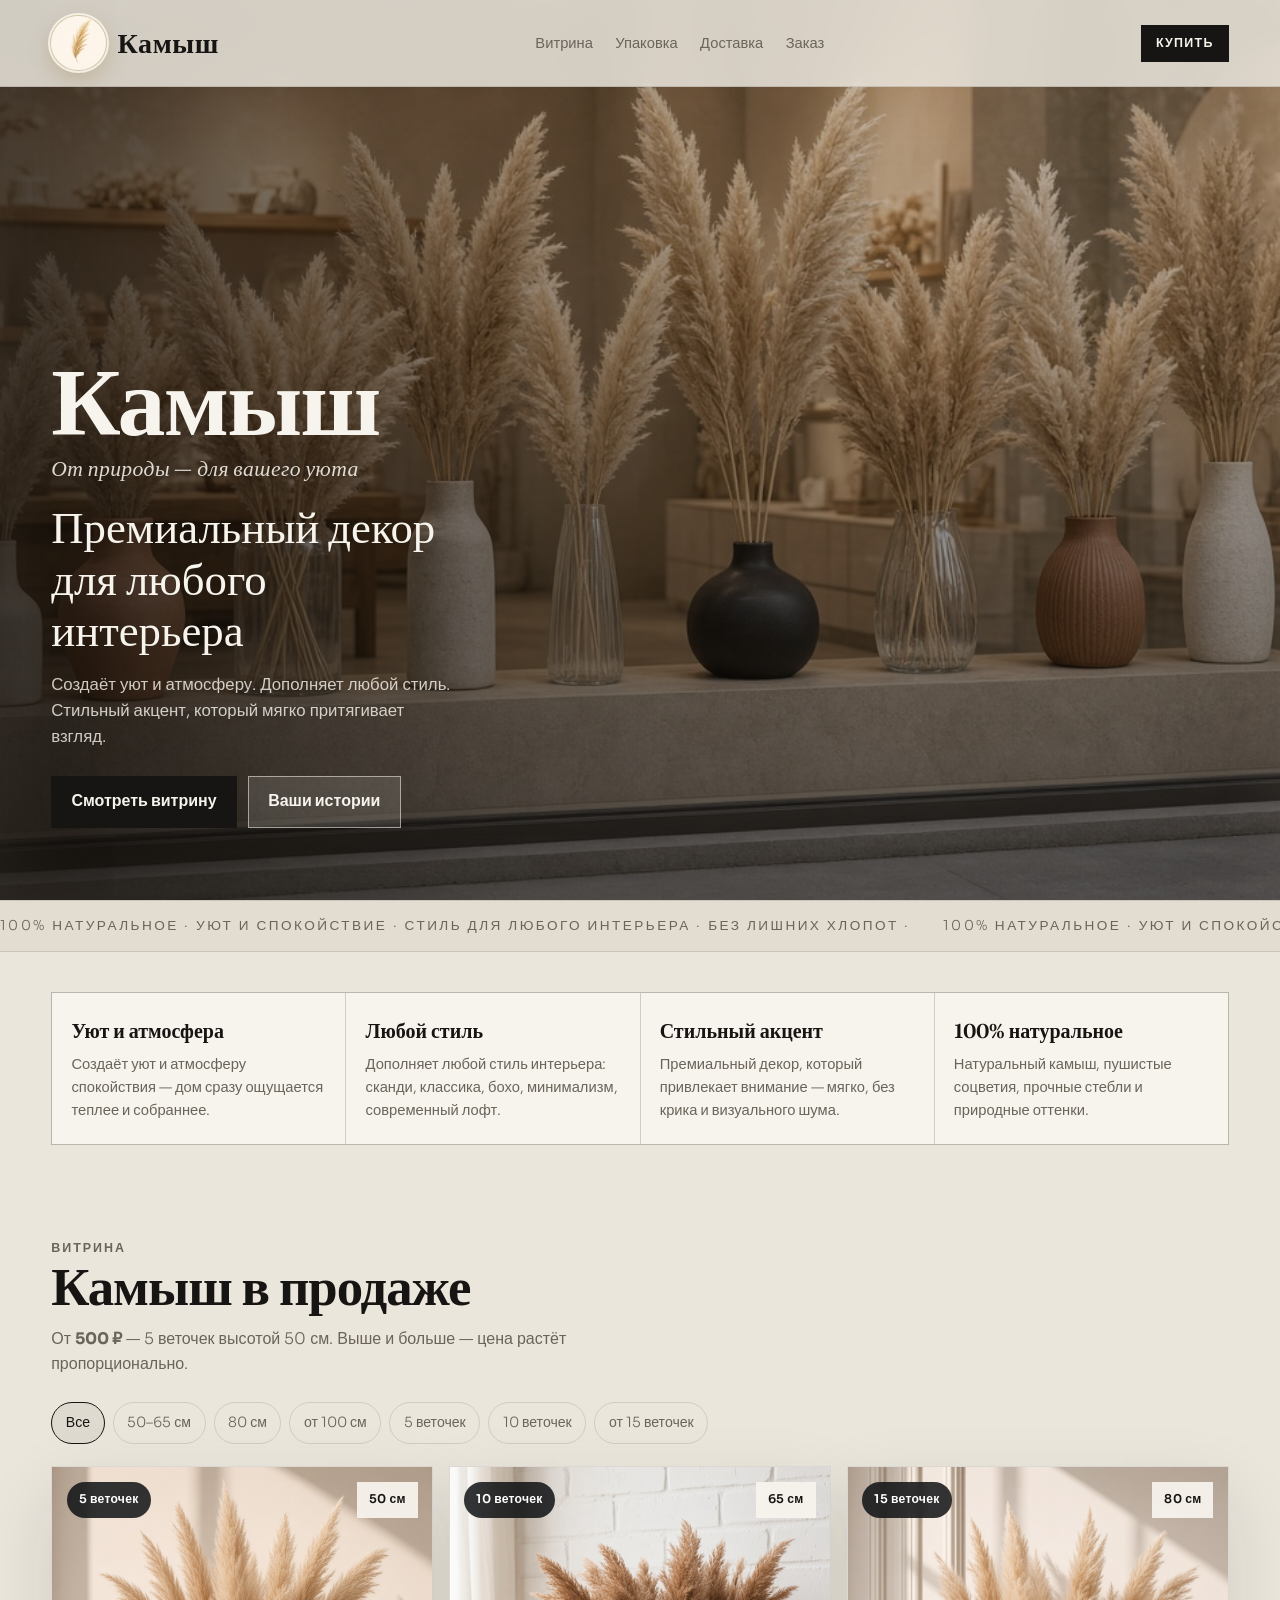
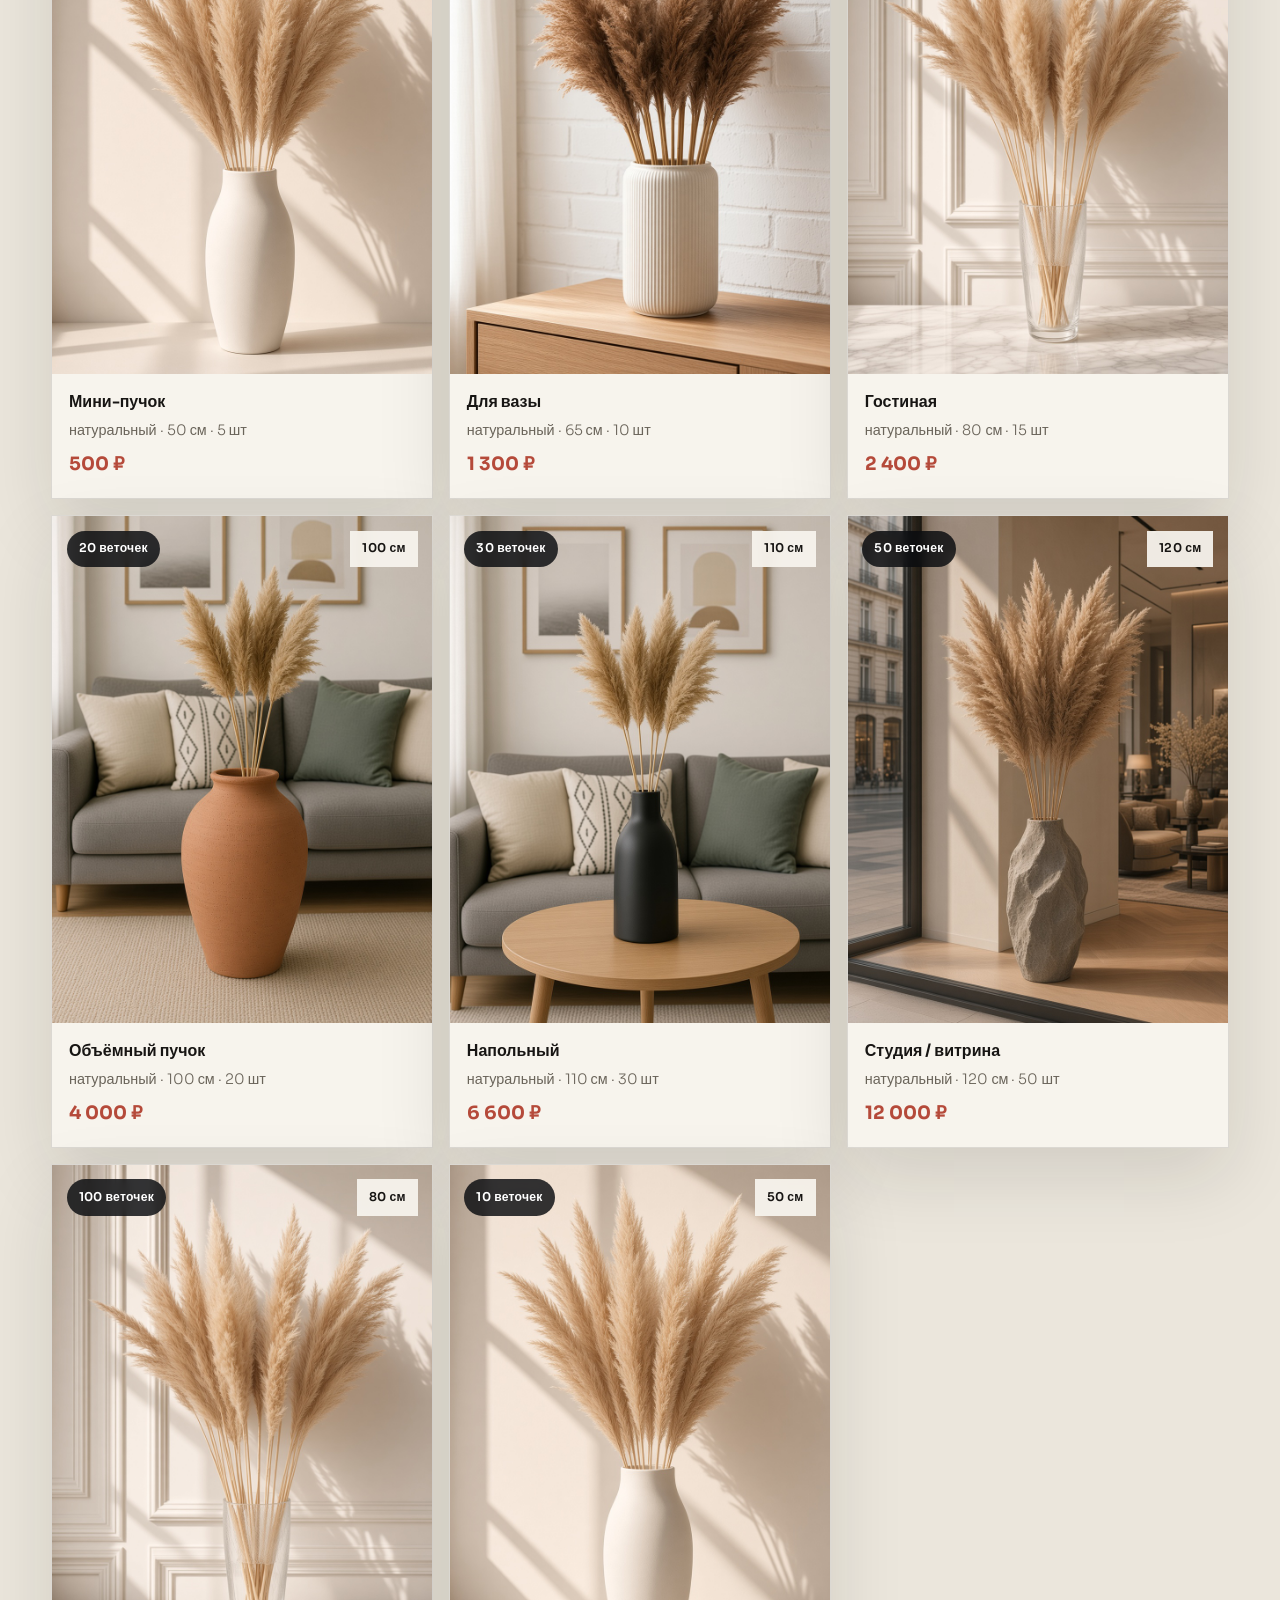
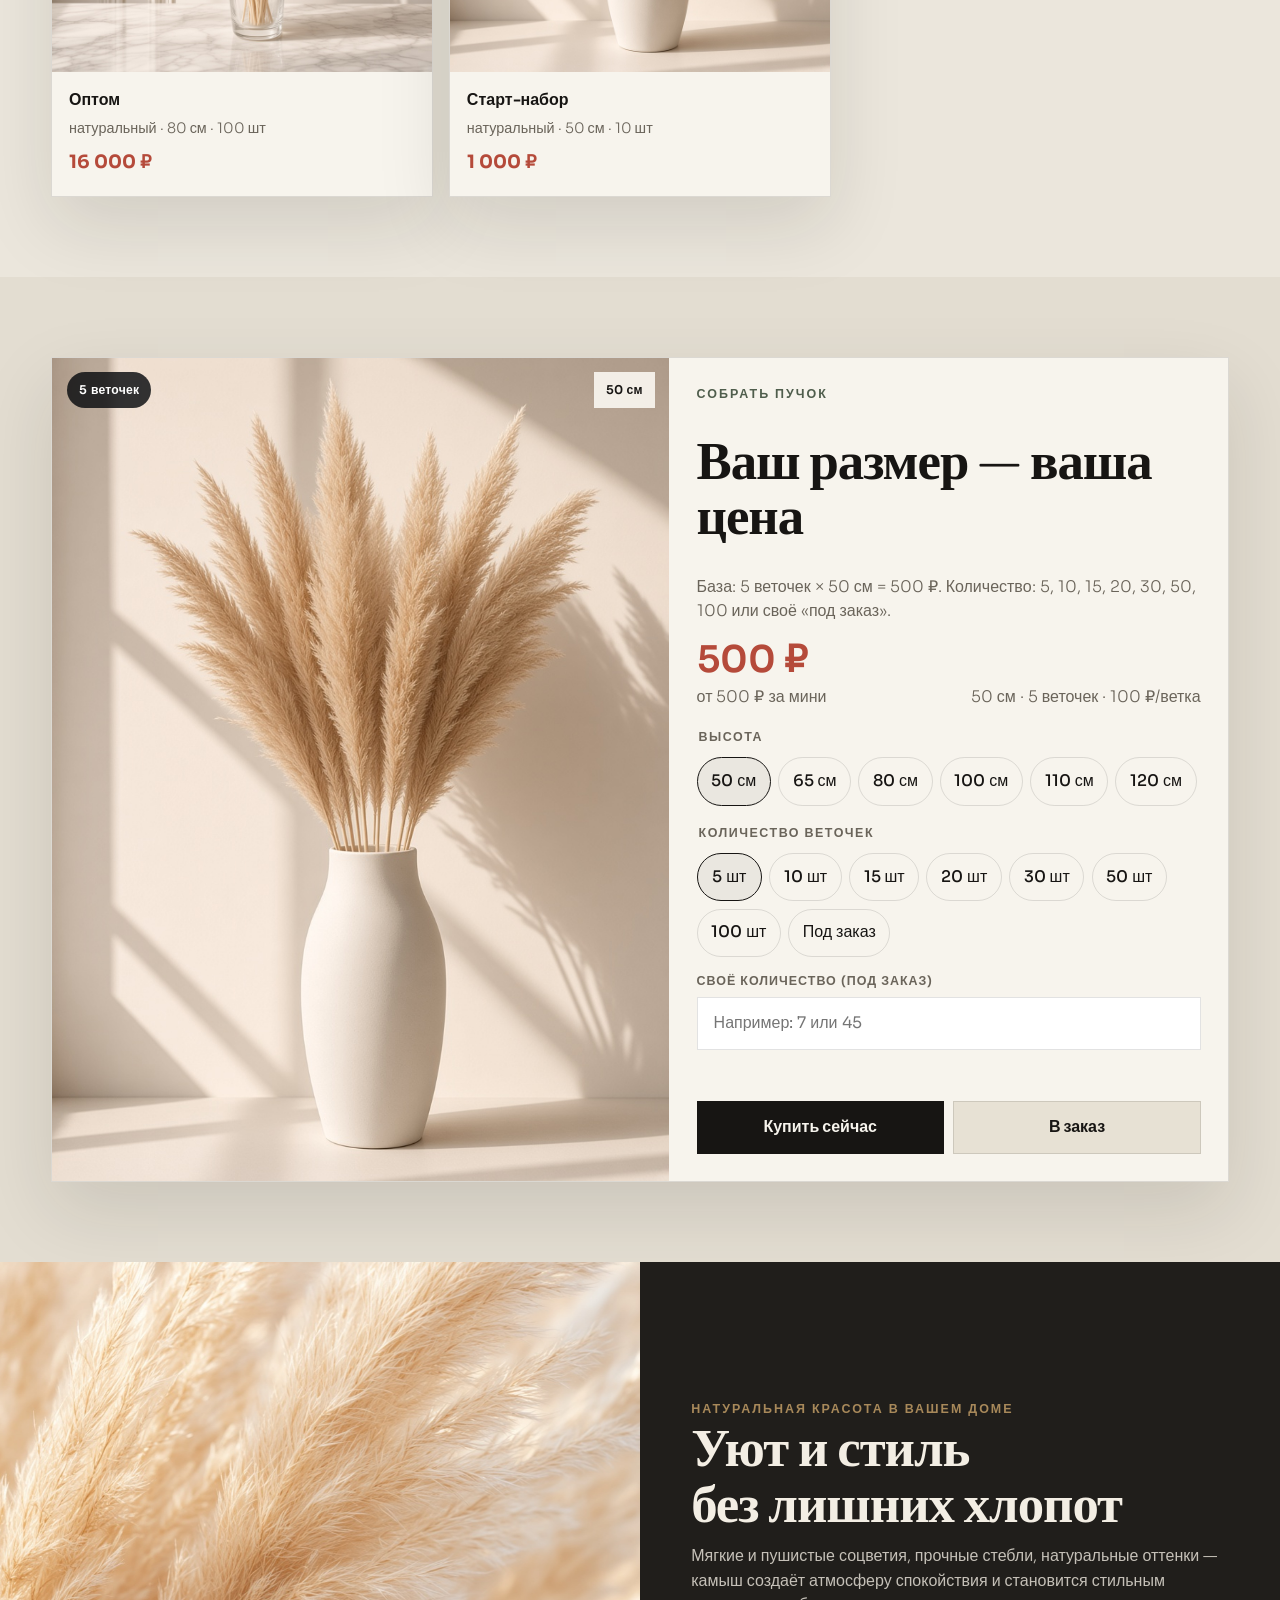
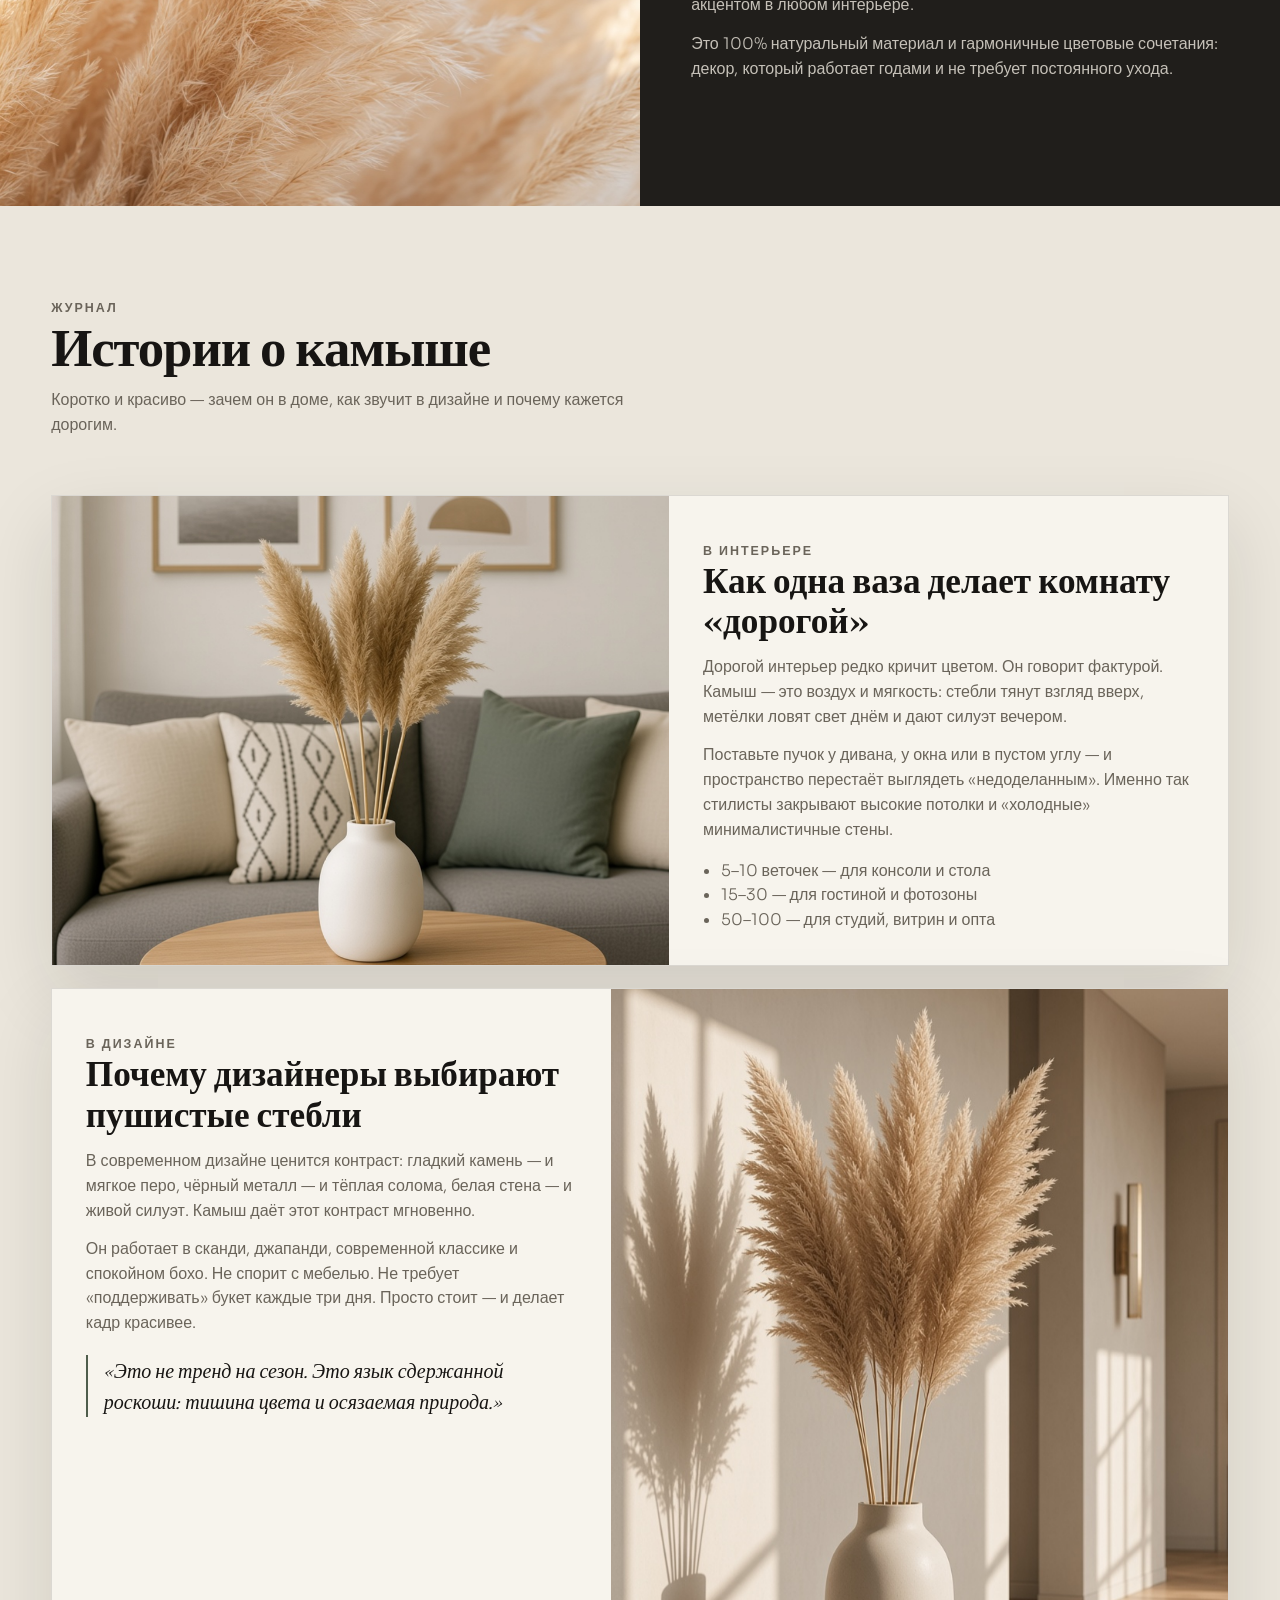
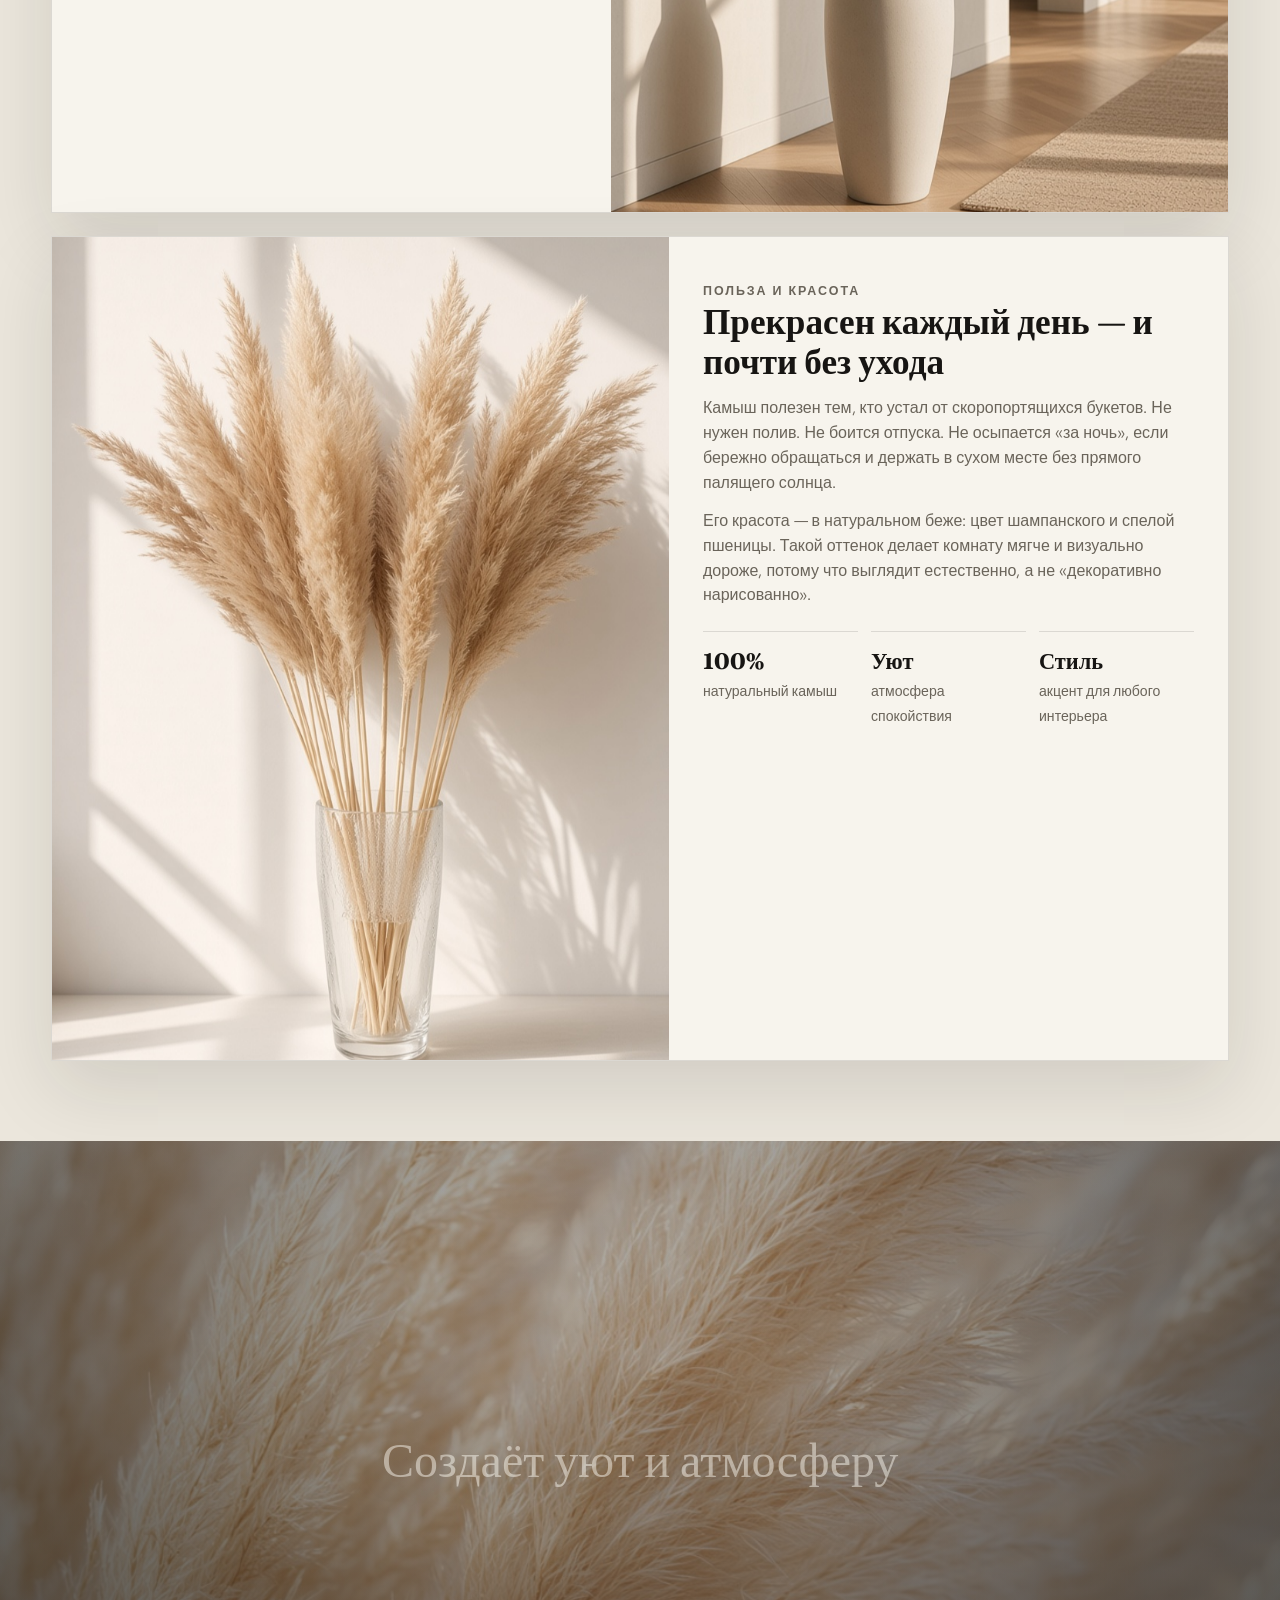
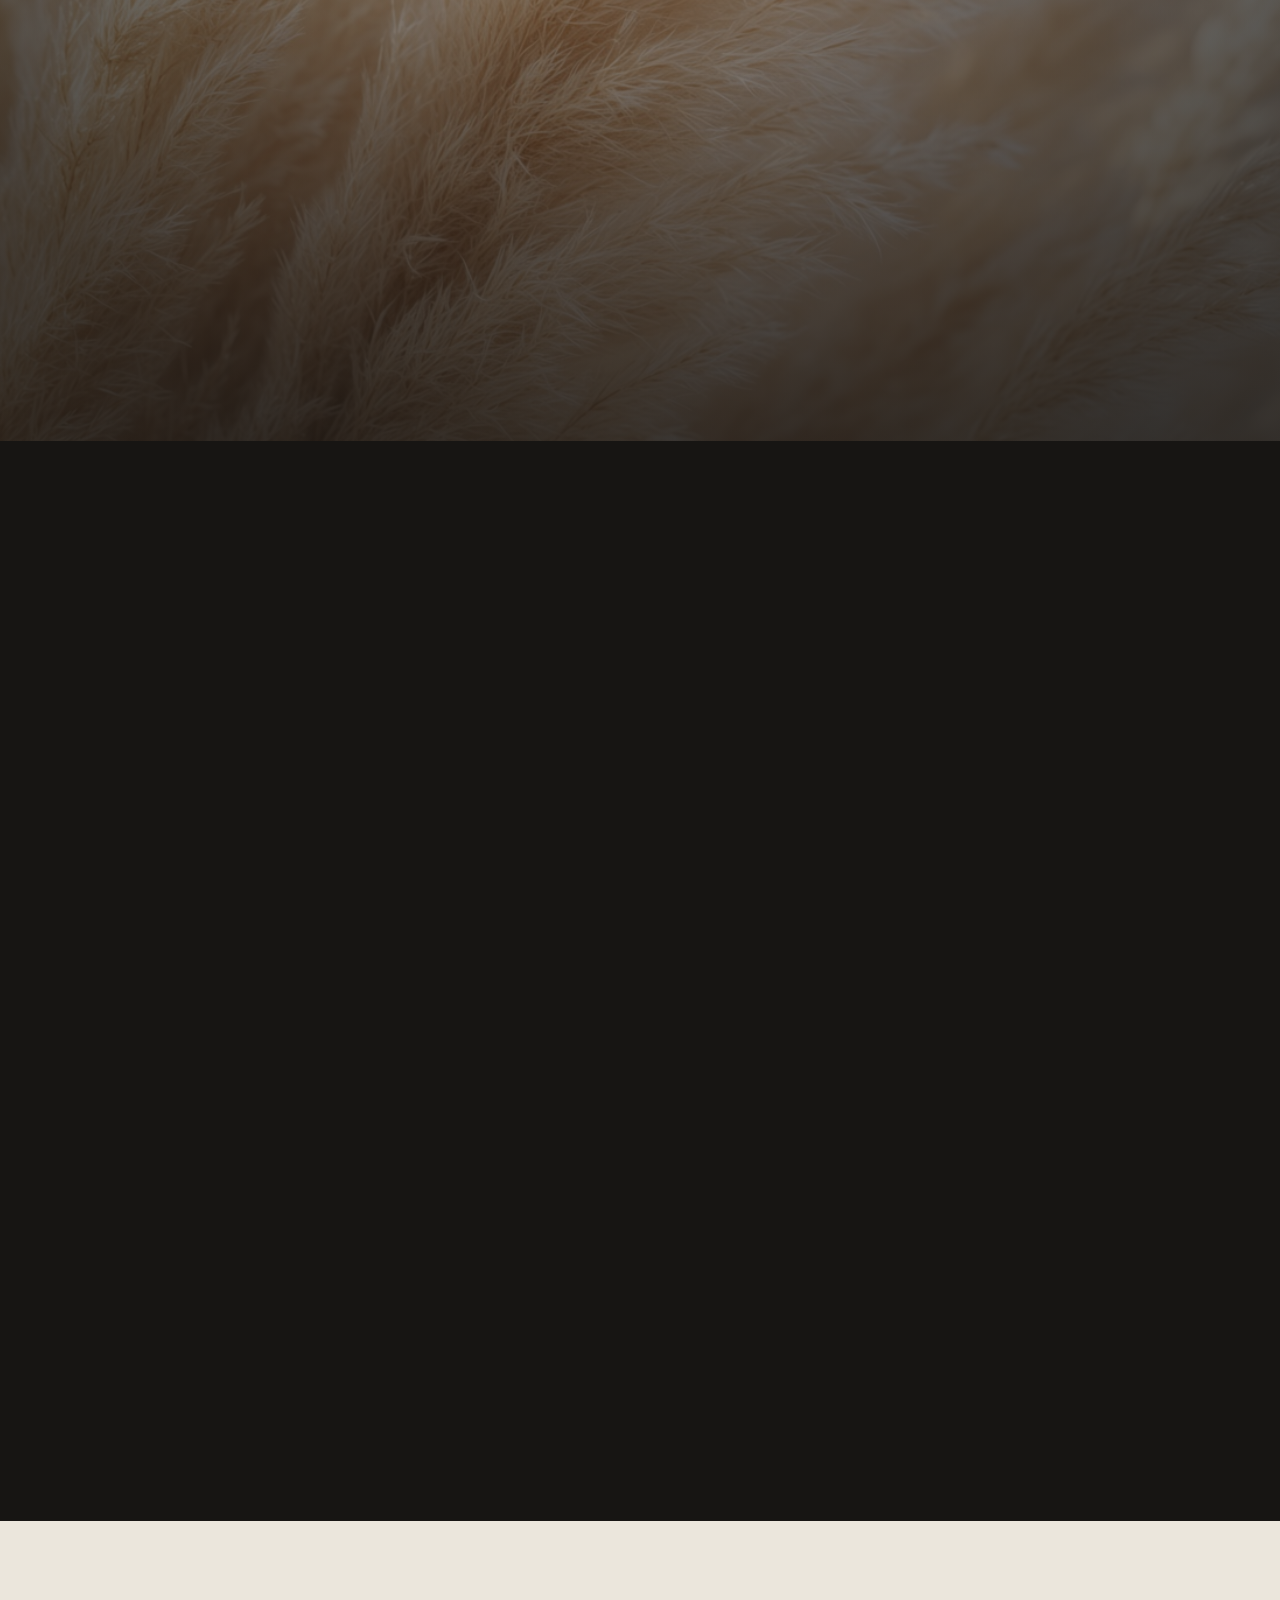
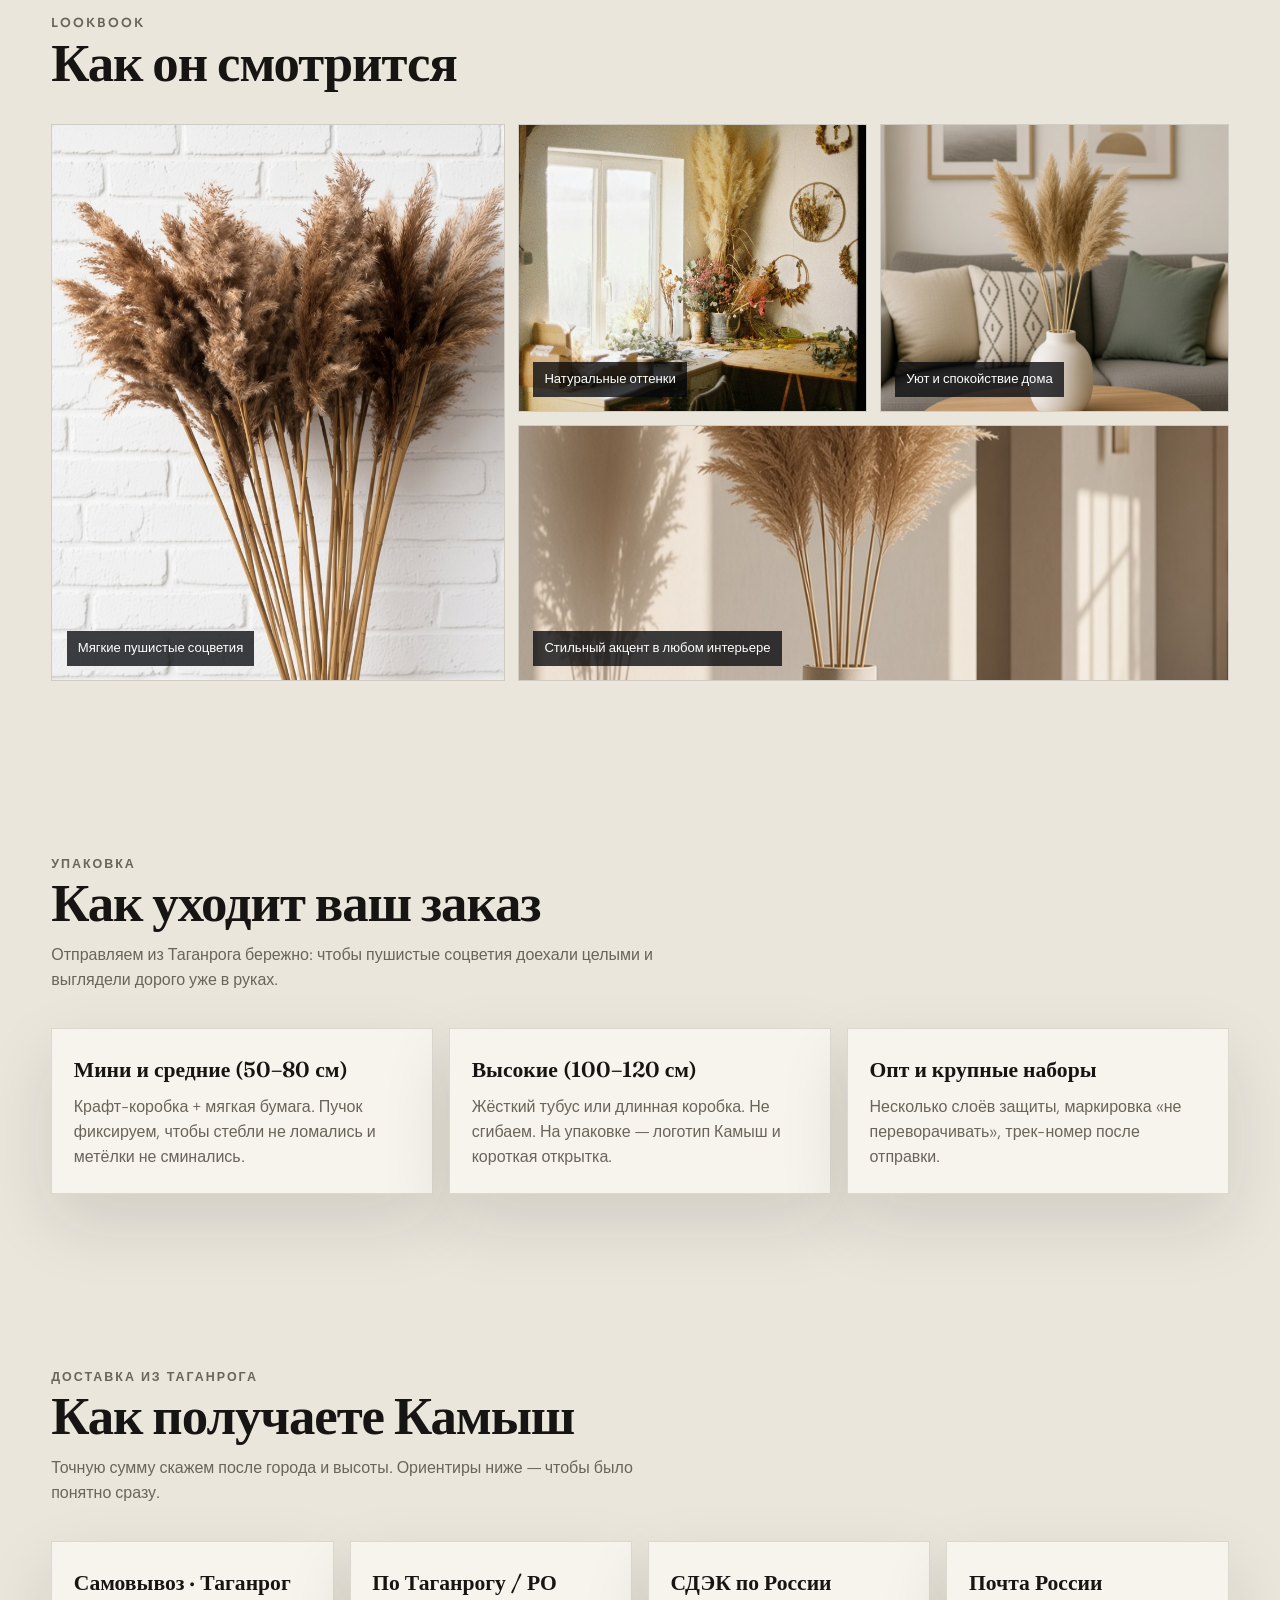
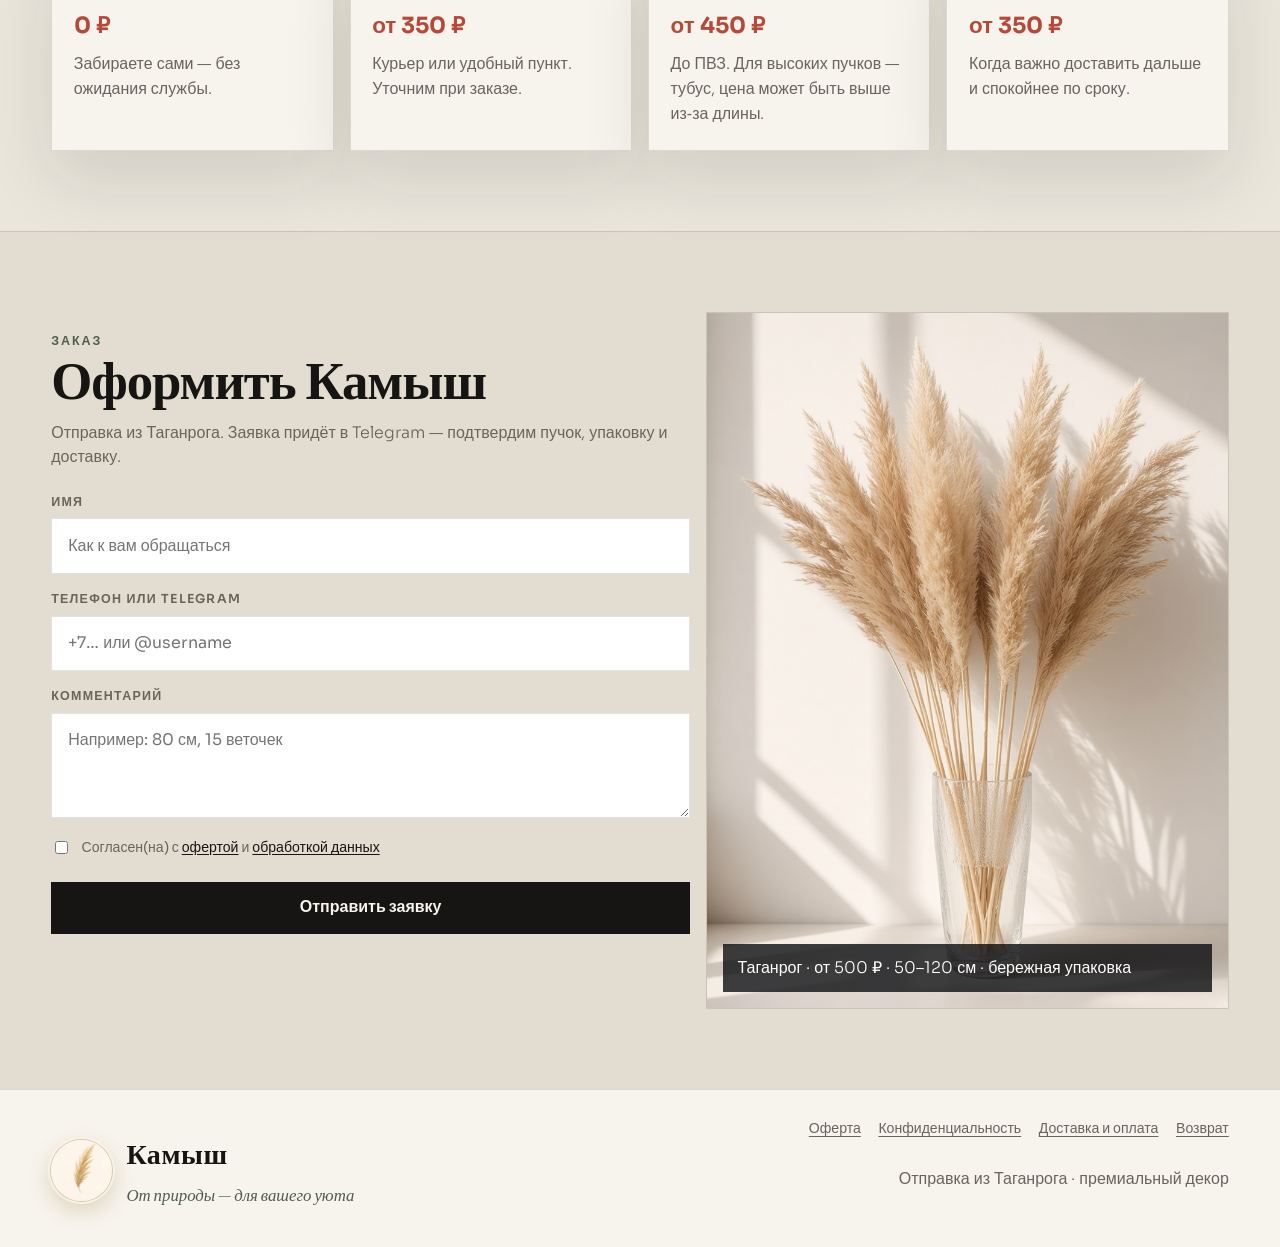
==== docs/index.html @ 76a98446 "Publish shop-window hero via docs Pages root; drop old hero." ====
﻿<!DOCTYPE html>
<html lang="ru">
<head>
  <meta charset="UTF-8" />
  <meta name="viewport" content="width=device-width, initial-scale=1" />
  <title>Камыш — натуральный сухоцвет для дорогого интерьера</title>
  <meta name="description" content="Камыш — 100% натуральный сухоцвет. Уют, спокойствие и стиль для любого интерьера. От природы — для вашего уюта." />
  <link rel="preconnect" href="https://fonts.googleapis.com" />
  <link rel="preconnect" href="https://fonts.gstatic.com" crossorigin />
  <link href="https://fonts.googleapis.com/css2?family=Fraunces:opsz,wght@9..144,500;9..144,600;9..144,700&family=Sora:wght@300;400;500;600&display=swap" rel="stylesheet" />
  <link rel="stylesheet" href="css/styles.css" />
</head>
<body>
  <header class="top">
    <a class="logo" href="#top">
      <img src="assets/img/logo-kamysh-gold.jpg" alt="" class="logo-mark" />
      <span>Камыш</span>
    </a>
    <nav class="nav">
      <a href="#shop">Витрина</a>
      <a href="#pack">Упаковка</a>
      <a href="#delivery">Доставка</a>
      <a href="#order">Заказ</a>
    </nav>
    <a class="nav-cta" href="#shop">Купить</a>
  </header>

  <main id="top">
    <section class="hero">
      <img class="hero-img" src="assets/img/hero-vitrine-window.jpg" alt="Витрина магазина: много ваз с камышом за стеклом" />
      <div class="hero-veil"></div>
      <div class="hero-copy">
        <p class="brand">Камыш</p>
        <p class="slogan">От природы — для вашего уюта</p>
        <h1>Премиальный декор<br />для любого интерьера</h1>
        <p class="lede">Создаёт уют и атмосферу. Дополняет любой стиль. Стильный акцент, который мягко притягивает взгляд.</p>
        <div class="hero-actions">
          <a class="btn btn-dark" href="#shop">Смотреть витрину</a>
          <a class="btn btn-glass" href="#stories">Ваши истории</a>
        </div>
      </div>
    </section>

    <section class="marquee" aria-hidden="true">
      <div class="marquee-track">
        <span>100% натуральное · уют и спокойствие · стиль для любого интерьера · без лишних хлопот ·</span>
        <span>100% натуральное · уют и спокойствие · стиль для любого интерьера · без лишних хлопот ·</span>
      </div>
    </section>

    <section class="benefits" aria-label="Преимущества">
      <div class="benefits-grid">
        <article>
          <h3>Уют и атмосфера</h3>
          <p>Создаёт уют и атмосферу спокойствия — дом сразу ощущается теплее и собраннее.</p>
        </article>
        <article>
          <h3>Любой стиль</h3>
          <p>Дополняет любой стиль интерьера: сканди, классика, бохо, минимализм, современный лофт.</p>
        </article>
        <article>
          <h3>Стильный акцент</h3>
          <p>Премиальный декор, который привлекает внимание — мягко, без крика и визуального шума.</p>
        </article>
        <article>
          <h3>100% натуральное</h3>
          <p>Натуральный камыш, пушистые соцветия, прочные стебли и природные оттенки.</p>
        </article>
      </div>
    </section>

    <section id="shop" class="shop">
      <div class="section-head">
        <p class="eyebrow">Витрина</p>
        <h2>Камыш в продаже</h2>
        <p>От <strong>500&nbsp;₽</strong> — 5 веточек высотой 50&nbsp;см. Выше и больше — цена растёт пропорционально.</p>
      </div>
      <div class="filters" id="shop-filters" aria-label="Фильтры">
        <button type="button" class="filter-chip is-active" data-filter="all">Все</button>
        <button type="button" class="filter-chip" data-filter="to60">50–65 см</button>
        <button type="button" class="filter-chip" data-filter="60to90">80 см</button>
        <button type="button" class="filter-chip" data-filter="from100">от 100 см</button>
        <button type="button" class="filter-chip" data-filter="qty5">5 веточек</button>
        <button type="button" class="filter-chip" data-filter="qty10">10 веточек</button>
        <button type="button" class="filter-chip" data-filter="qty15plus">от 15 веточек</button>
      </div>
      <div class="grid" id="product-grid"></div>
    </section>

    <section id="build" class="build">
      <div class="build-layout">
        <div class="build-shot">
          <img id="preview-image" src="assets/img/vase-ceramic-white.jpg" alt="Пучок натурального камыша" />
          <span class="badge badge-qty" id="badge-qty">5 веточек</span>
          <span class="badge badge-size" id="badge-size">50 см</span>
        </div>
        <form class="build-form" id="builder-form">
          <p class="eyebrow">Собрать пучок</p>
          <h2>Ваш размер — ваша цена</h2>
          <p class="build-note">База: 5 веточек × 50&nbsp;см = 500&nbsp;₽. Количество: 5, 10, 15, 20, 30, 50, 100 или своё «под заказ».</p>

          <div class="price-block">
            <div>
              <p class="price" id="total-price">500 ₽</p>
              <p class="price-old" id="old-price">от 500 ₽ за мини</p>
            </div>
            <p class="selection" id="preview-label">50 см · 5 веточек</p>
          </div>

          <fieldset>
            <legend>Высота</legend>
            <div class="chips" id="size-chips"></div>
          </fieldset>
          <fieldset>
            <legend>Количество веточек</legend>
            <div class="chips" id="qty-chips"></div>
            <label class="custom-qty-label">
              Своё количество (под заказ)
              <input id="custom-qty" type="number" min="1" max="1000" step="1" placeholder="Например: 7 или 45" />
            </label>
          </fieldset>

          <div class="actions">
            <button class="btn btn-dark" type="submit">Купить сейчас</button>
            <button class="btn btn-soft" type="button" id="to-cart">В заказ</button>
          </div>
        </form>
      </div>
    </section>

    <section class="manifesto">
      <div class="manifesto-media">
        <img src="assets/img/closeup-plumes.jpg" alt="Крупный план пушистых метёлок камыша" />
      </div>
      <div class="manifesto-copy">
        <p class="eyebrow">Натуральная красота в вашем доме</p>
        <h2>Уют и стиль<br />без лишних хлопот</h2>
        <p>Мягкие и пушистые соцветия, прочные стебли, натуральные оттенки — камыш создаёт атмосферу спокойствия и становится стильным акцентом в любом интерьере.</p>
        <p>Это 100% натуральный материал и гармоничные цветовые сочетания: декор, который работает годами и не требует постоянного ухода.</p>
      </div>
    </section>

    <section id="stories" class="stories">
      <div class="section-head">
        <p class="eyebrow">Журнал</p>
        <h2>Истории о камыше</h2>
        <p>Коротко и красиво — зачем он в доме, как звучит в дизайне и почему кажется дорогим.</p>
      </div>

      <article class="story story-a">
        <div class="story-media">
          <img src="assets/img/interior-sofa.jpg" alt="Камыш у дивана в светлой гостиной" />
        </div>
        <div class="story-body">
          <p class="eyebrow">В интерьере</p>
          <h3>Как одна ваза делает комнату «дорогой»</h3>
          <p>Дорогой интерьер редко кричит цветом. Он говорит фактурой. Камыш — это воздух и мягкость: стебли тянут взгляд вверх, метёлки ловят свет днём и дают силуэт вечером.</p>
          <p>Поставьте пучок у дивана, у окна или в пустом углу — и пространство перестаёт выглядеть «недоделанным». Именно так стилисты закрывают высокие потолки и «холодные» минималистичные стены.</p>
          <ul>
            <li>5–10 веточек — для консоли и стола</li>
            <li>15–30 — для гостиной и фотозоны</li>
            <li>50–100 — для студий, витрин и опта</li>
          </ul>
        </div>
      </article>

      <article class="story story-b">
        <div class="story-body">
          <p class="eyebrow">В дизайне</p>
          <h3>Почему дизайнеры выбирают пушистые стебли</h3>
          <p>В современном дизайне ценится контраст: гладкий камень — и мягкое перо, чёрный металл — и тёплая солома, белая стена — и живой силуэт. Камыш даёт этот контраст мгновенно.</p>
          <p>Он работает в сканди, джапанди, современной классике и спокойном бохо. Не спорит с мебелью. Не требует «поддерживать» букет каждые три дня. Просто стоит — и делает кадр красивее.</p>
          <p class="quote">«Это не тренд на сезон. Это язык сдержанной роскоши: тишина цвета и осязаемая природа.»</p>
        </div>
        <div class="story-media">
          <img src="assets/img/tall-floor.jpg" alt="Высокая композиция камыша в коридоре" />
        </div>
      </article>

      <article class="story story-c">
        <div class="story-media">
          <img src="assets/img/product-vase.jpg" alt="Камыш в стеклянной вазе" />
        </div>
        <div class="story-body">
          <p class="eyebrow">Польза и красота</p>
          <h3>Прекрасен каждый день — и почти без ухода</h3>
          <p>Камыш полезен тем, кто устал от скоропортящихся букетов. Не нужен полив. Не боится отпуска. Не осыпается «за ночь», если бережно обращаться и держать в сухом месте без прямого палящего солнца.</p>
          <p>Его красота — в натуральном беже: цвет шампанского и спелой пшеницы. Такой оттенок делает комнату мягче и визуально дороже, потому что выглядит естественно, а не «декоративно нарисованно».</p>
          <div class="mini-facts">
            <div><strong>100%</strong><span>натуральный камыш</span></div>
            <div><strong>Уют</strong><span>атмосфера спокойствия</span></div>
            <div><strong>Стиль</strong><span>акцент для любого интерьера</span></div>
          </div>
        </div>
      </article>
    </section>

    <section class="cinema" aria-label="Премиальный акцент">
      <div class="cinema-sticky">
        <img src="assets/img/closeup-plumes.jpg" alt="Пушистые соцветия камыша" />
        <div class="cinema-veil"></div>
        <div class="cinema-copy">
          <p class="cinema-line" data-peak="0.12">Создаёт уют и атмосферу</p>
          <p class="cinema-line" data-peak="0.38">Дополняет любой стиль интерьера</p>
          <p class="cinema-line" data-peak="0.64">Стильный акцент, который притягивает взгляд</p>
          <p class="cinema-line" data-peak="0.88">Премиальный декор — без лишних хлопот</p>
        </div>
      </div>
    </section>

    <section class="lookbook">
      <div class="section-head">
        <p class="eyebrow">Lookbook</p>
        <h2>Как он смотрится</h2>
      </div>
      <div class="lookbook-grid">
        <figure class="look-lg parallax-media">
          <img src="assets/img/product-bundle.jpg" alt="Плотный пучок камыша" />
          <figcaption>Мягкие пушистые соцветия</figcaption>
        </figure>
        <figure class="parallax-media">
          <img src="assets/img/pampas1.jpg" alt="Камыш и сухоцветы в интерьере" />
          <figcaption>Натуральные оттенки</figcaption>
        </figure>
        <figure class="parallax-media">
          <img src="assets/img/interior-sofa.jpg" alt="Камыш рядом с диваном" />
          <figcaption>Уют и спокойствие дома</figcaption>
        </figure>
        <figure class="look-wide parallax-media">
          <img src="assets/img/tall-floor.jpg" alt="Напольный камыш" />
          <figcaption>Стильный акцент в любом интерьере</figcaption>
        </figure>
      </div>
    </section>

    <section id="pack" class="pack">
      <div class="section-head">
        <p class="eyebrow">Упаковка</p>
        <h2>Как уходит ваш заказ</h2>
        <p>Отправляем из Таганрога бережно: чтобы пушистые соцветия доехали целыми и выглядели дорого уже в руках.</p>
      </div>
      <div class="pack-grid">
        <article class="pack-card">
          <h3>Мини и средние (50–80 см)</h3>
          <p>Крафт-коробка + мягкая бумага. Пучок фиксируем, чтобы стебли не ломались и метёлки не сминались.</p>
        </article>
        <article class="pack-card">
          <h3>Высокие (100–120 см)</h3>
          <p>Жёсткий тубус или длинная коробка. Не сгибаем. На упаковке — логотип Камыш и короткая открытка.</p>
        </article>
        <article class="pack-card">
          <h3>Опт и крупные наборы</h3>
          <p>Несколько слоёв защиты, маркировка «не переворачивать», трек-номер после отправки.</p>
        </article>
      </div>
    </section>

    <section id="delivery" class="delivery">
      <div class="section-head">
        <p class="eyebrow">Доставка из Таганрога</p>
        <h2>Как получаете Камыш</h2>
        <p>Точную сумму скажем после города и высоты. Ориентиры ниже — чтобы было понятно сразу.</p>
      </div>
      <div class="delivery-grid">
        <article class="delivery-card">
          <h3>Самовывоз · Таганрог</h3>
          <p class="price-tag">0 ₽</p>
          <p>Забираете сами — без ожидания службы.</p>
        </article>
        <article class="delivery-card">
          <h3>По Таганрогу / РО</h3>
          <p class="price-tag">от 350 ₽</p>
          <p>Курьер или удобный пункт. Уточним при заказе.</p>
        </article>
        <article class="delivery-card">
          <h3>СДЭК по России</h3>
          <p class="price-tag">от 450 ₽</p>
          <p>До ПВЗ. Для высоких пучков — тубус, цена может быть выше из‑за длины.</p>
        </article>
        <article class="delivery-card">
          <h3>Почта России</h3>
          <p class="price-tag">от 350 ₽</p>
          <p>Когда важно доставить дальше и спокойнее по сроку.</p>
        </article>
      </div>
    </section>

    <section id="order" class="order">
      <div class="order-panel">
        <p class="eyebrow">Заказ</p>
        <h2>Оформить Камыш</h2>
        <p>Отправка из Таганрога. Заявка придёт в Telegram — подтвердим пучок, упаковку и доставку.</p>
        <form id="order-form">
          <label>
            Имя
            <input name="name" type="text" required placeholder="Как к вам обращаться" />
          </label>
          <label>
            Телефон или Telegram
            <input name="contact" type="text" required placeholder="+7… или @username" />
          </label>
          <label>
            Комментарий
            <textarea name="note" rows="3" placeholder="Например: 80 см, 15 веточек"></textarea>
          </label>
          <input type="hidden" name="selection" id="selection-field" />
          <label class="consent">
            <input name="consent" type="checkbox" required />
            <span>Согласен(на) с <a href="oferta.html">офертой</a> и <a href="privacy.html">обработкой данных</a></span>
          </label>
          <button class="btn btn-dark" type="submit">Отправить заявку</button>
          <p class="form-status" id="form-status" role="status" aria-live="polite"></p>
        </form>
      </div>
      <aside class="order-aside">
        <img src="assets/img/product-vase.jpg" alt="Камыш для заказа" />
        <p>Таганрог · от 500 ₽ · 50–120 см · бережная упаковка</p>
      </aside>
    </section>
  </main>

  <footer class="footer">
    <div class="footer-brand">
      <img src="assets/img/logo-kamysh-gold.jpg" alt="" class="logo-mark" />
      <div>
        <p class="logo">Камыш</p>
        <p class="footer-slogan">От природы — для вашего уюта</p>
      </div>
    </div>
    <div class="footer-right">
      <nav class="footer-links" aria-label="Документы">
        <a href="oferta.html">Оферта</a>
        <a href="privacy.html">Конфиденциальность</a>
        <a href="delivery.html">Доставка и оплата</a>
        <a href="returns.html">Возврат</a>
      </nav>
      <p>Отправка из Таганрога · премиальный декор</p>
    </div>
  </footer>

  <script src="js/telegram-config.js"></script>
  <script src="js/main.js"></script>
  <script src="js/effects.js"></script>
</body>
</html>
---- docs/css/styles.css ----
:root {
  --bg: #ebe6dc;
  --bg-2: #e3ddd1;
  --paper: #f7f4ed;
  --ink: #171513;
  --muted: #6a645a;
  --line: rgba(23, 21, 19, 0.12);
  --accent: #2ec4b6;
  --accent-2: #1fa89c;
  --gold: #a8895a;
  --sale: #b54a3a;
  --shadow: 0 28px 70px rgba(23, 21, 19, 0.12);
  --display: "Fraunces", Georgia, serif;
  --body: "Sora", "Segoe UI", sans-serif;
}

*,
*::before,
*::after {
  box-sizing: border-box;
}

html {
  scroll-behavior: smooth;
}

body {
  margin: 0;
  color: var(--ink);
  background:
    radial-gradient(900px 500px at 10% -10%, rgba(46, 196, 182, 0.08), transparent 55%),
    radial-gradient(700px 420px at 100% 0%, rgba(168, 137, 90, 0.1), transparent 50%),
    var(--bg);
  font-family: var(--body);
  font-weight: 300;
  line-height: 1.55;
}

img {
  display: block;
  width: 100%;
  height: 100%;
  object-fit: cover;
}

a {
  color: inherit;
  text-decoration: none;
}

.top {
  position: fixed;
  inset: 0 0 auto;
  z-index: 40;
  display: flex;
  align-items: center;
  justify-content: space-between;
  gap: 1rem;
  padding: 1rem 4vw;
  background: rgba(235, 230, 220, 0.86);
  backdrop-filter: blur(14px);
  border-bottom: 1px solid var(--line);
}

.logo {
  display: inline-flex;
  align-items: center;
  gap: 0.75rem;
  font-family: var(--display);
  font-size: 1.75rem;
  font-weight: 600;
  letter-spacing: 0.02em;
}

.logo-mark {
  width: 3.4rem;
  height: 3.4rem;
  border-radius: 50%;
  object-fit: cover;
  box-shadow:
    0 0 0 1px rgba(184, 148, 74, 0.45),
    0 0 0 3px rgba(247, 244, 237, 0.9),
    0 8px 22px rgba(140, 105, 40, 0.28);
}

.nav {
  display: flex;
  gap: 1.4rem;
  color: var(--muted);
  font-size: 0.92rem;
}

.nav a:hover {
  color: var(--ink);
}

.nav-cta {
  padding: 0.55rem 0.95rem;
  background: var(--ink);
  color: var(--paper);
  font-size: 0.78rem;
  font-weight: 700;
  letter-spacing: 0.1em;
  text-transform: uppercase;
}

.hero {
  position: relative;
  min-height: 100svh;
  display: grid;
  align-items: end;
  overflow: hidden;
}

.hero-img {
  position: absolute;
  inset: 0;
  width: 100%;
  height: 100%;
  object-fit: cover;
  object-position: center 58%;
  animation: drift 22s ease-in-out infinite alternate;
  transform: scale(1.04);
}

.hero-veil {
  position: absolute;
  inset: 0;
  background:
    linear-gradient(90deg, rgba(18, 14, 10, 0.72) 0%, rgba(18, 14, 10, 0.22) 42%, rgba(18, 14, 10, 0.08) 72%),
    linear-gradient(180deg, rgba(18, 14, 10, 0.12) 0%, rgba(18, 14, 10, 0.55) 100%);
  box-shadow: inset 0 0 80px rgba(255, 248, 235, 0.08);
}

.hero-copy {
  position: relative;
  z-index: 1;
  max-width: 36rem;
  padding: 7rem 4vw 4.5rem;
  color: #f7f4ed;
  animation: rise 1s ease both;
}

.brand {
  margin: 0 0 0.55rem;
  font-family: var(--display);
  font-size: clamp(3.2rem, 9vw, 6rem);
  font-weight: 600;
  line-height: 0.9;
  letter-spacing: -0.02em;
}

.slogan {
  margin: 0 0 1rem;
  font-family: var(--display);
  font-size: clamp(1.05rem, 2.2vw, 1.35rem);
  font-style: italic;
  font-weight: 500;
  letter-spacing: 0.02em;
  color: rgba(247, 244, 237, 0.88);
}

.hero h1 {
  margin: 0;
  max-width: 14ch;
  font-family: var(--display);
  font-size: clamp(1.8rem, 4vw, 2.8rem);
  font-weight: 500;
  line-height: 1.15;
}

.lede {
  margin: 1rem 0 0;
  max-width: 34ch;
  color: rgba(244, 241, 234, 0.82);
  font-size: 1.05rem;
}

.hero-actions {
  display: flex;
  flex-wrap: wrap;
  gap: 0.7rem;
  margin-top: 1.6rem;
}

.btn {
  display: inline-flex;
  align-items: center;
  justify-content: center;
  min-height: 3rem;
  padding: 0.8rem 1.2rem;
  border: 1px solid transparent;
  font: inherit;
  font-weight: 600;
  cursor: pointer;
  transition: transform 0.2s ease, background 0.2s ease, color 0.2s ease, border-color 0.2s ease;
}

.btn:hover {
  transform: translateY(-2px);
}

.btn-dark {
  background: var(--ink);
  color: var(--paper);
}

.btn-dark:hover {
  background: #2a2622;
}

.btn-glass {
  border-color: rgba(247, 244, 237, 0.55);
  background: rgba(247, 244, 237, 0.12);
  color: #f7f4ed;
}

.btn-soft {
  background: #e7e1d4;
  border: 1px solid var(--line);
  color: var(--ink);
}

.marquee {
  overflow: hidden;
  border-top: 1px solid var(--line);
  border-bottom: 1px solid var(--line);
  background: var(--bg-2);
}

.marquee-track {
  display: flex;
  width: max-content;
  gap: 2rem;
  padding: 0.9rem 0;
  animation: slide 22s linear infinite;
  font-size: 0.85rem;
  letter-spacing: 0.18em;
  text-transform: uppercase;
  color: var(--muted);
}

.benefits {
  padding: 2.5rem 4vw 0;
}

.benefits-grid {
  display: grid;
  grid-template-columns: repeat(4, 1fr);
  gap: 1px;
  background: var(--line);
  border: 1px solid var(--line);
}

.benefits-grid article {
  padding: 1.4rem 1.2rem;
  background: var(--paper);
}

.benefits-grid h3 {
  margin: 0 0 0.45rem;
  font-family: var(--display);
  font-size: 1.25rem;
  font-weight: 600;
}

.benefits-grid p {
  margin: 0;
  color: var(--muted);
  font-size: 0.92rem;
}

.shop,
.build,
.stories,
.lookbook,
.pack,
.delivery,
.order {
  padding: 5rem 4vw;
}

.cinema {
  position: relative;
  height: 220vh;
  background: #171513;
}

.cinema-sticky {
  position: sticky;
  top: 0;
  height: 100vh;
  overflow: hidden;
}

.cinema-sticky img {
  width: 100%;
  height: 100%;
  object-fit: cover;
  transform: scale(calc(1.05 + var(--p, 0) * 0.12));
  filter: saturate(calc(0.9 + var(--p, 0) * 0.2));
}

.cinema-veil {
  position: absolute;
  inset: 0;
  background:
    linear-gradient(180deg, rgba(23, 21, 19, 0.25), rgba(23, 21, 19, 0.72)),
    radial-gradient(circle at 50% 40%, transparent 20%, rgba(23, 21, 19, 0.45) 80%);
}

.cinema-copy {
  position: absolute;
  inset: 0;
  display: grid;
  place-content: center;
  gap: 1rem;
  padding: 2rem;
  text-align: center;
}

.cinema-line {
  margin: 0;
  font-family: var(--display);
  font-size: clamp(1.5rem, 4vw, 3rem);
  font-weight: 500;
  color: #f7f4ed;
  opacity: 0;
  transform: translateY(24px);
  will-change: opacity, transform;
  text-shadow: 0 10px 40px rgba(0, 0, 0, 0.35);
}

.pack-grid,
.delivery-grid {
  display: grid;
  grid-template-columns: repeat(3, 1fr);
  gap: 1rem;
}

.delivery-grid {
  grid-template-columns: repeat(4, 1fr);
}

.pack-card,
.delivery-card {
  padding: 1.5rem 1.35rem;
  background: var(--paper);
  border: 1px solid var(--line);
  box-shadow: var(--shadow);
}

.pack-card h3,
.delivery-card h3 {
  margin: 0 0 0.55rem;
  font-family: var(--display);
  font-size: 1.35rem;
  font-weight: 600;
}

.pack-card p,
.delivery-card p {
  margin: 0;
  color: var(--muted);
}

.price-tag {
  margin: 0 0 0.55rem !important;
  color: var(--sale) !important;
  font-size: 1.4rem;
  font-weight: 700;
}

.has-motion .reveal {
  opacity: 0;
  transform: translateY(28px);
  transition: opacity 0.8s ease, transform 0.8s ease;
}

.has-motion .reveal.is-in {
  opacity: 1;
  transform: none;
}

.parallax-media,
.story-media,
.manifesto-media,
.hero-media,
.hero {
  overflow: hidden;
}

.parallax-media img,
.story-media img,
.manifesto-media img {
  will-change: transform;
}

.section-head {
  max-width: 40rem;
  margin-bottom: 2.2rem;
}

.eyebrow {
  margin: 0 0 0.55rem;
  font-size: 0.78rem;
  font-weight: 600;
  letter-spacing: 0.16em;
  text-transform: uppercase;
  color: #4f5d4c;
}

.section-head h2,
.build-form h2,
.manifesto-copy h2,
.order-panel h2 {
  margin: 0;
  font-family: var(--display);
  font-size: clamp(2.1rem, 4.4vw, 3.3rem);
  font-weight: 600;
  line-height: 1.05;
  letter-spacing: -0.02em;
}

.section-head p,
.build-note,
.manifesto-copy p,
.story-body p,
.order-panel > p {
  margin: 0.85rem 0 0;
  color: var(--muted);
}

.filters {
  display: flex;
  flex-wrap: wrap;
  gap: 0.5rem;
  margin: -0.6rem 0 1.4rem;
}

.filter-chip {
  padding: 0.55rem 0.85rem;
  border: 1px solid var(--line);
  border-radius: 999px;
  background: transparent;
  color: var(--muted);
  font: inherit;
  font-size: 0.88rem;
  cursor: pointer;
}

.filter-chip.is-active,
.filter-chip:hover {
  border-color: var(--ink);
  color: var(--ink);
  background: rgba(23, 21, 19, 0.06);
}

.grid {
  display: grid;
  grid-template-columns: repeat(3, 1fr);
  gap: 1rem;
}

.tile {
  display: grid;
  padding: 0;
  border: 1px solid var(--line);
  background: var(--paper);
  box-shadow: var(--shadow);
  text-align: left;
  font: inherit;
  color: inherit;
  cursor: pointer;
  overflow: hidden;
  transition: transform 0.25s ease, border-color 0.25s ease;
}

.tile:hover {
  transform: translateY(-5px);
  border-color: rgba(23, 21, 19, 0.28);
}

.tile-media {
  position: relative;
  aspect-ratio: 3 / 4;
  overflow: hidden;
}

.tile-media img {
  transition: transform 0.7s ease;
}

.tile:hover img {
  transform: scale(1.04);
}

.badge {
  position: absolute;
  z-index: 2;
  padding: 0.55rem 0.75rem;
  background: rgba(8, 10, 14, 0.82);
  color: #fff;
  font-size: 0.76rem;
  font-weight: 600;
  letter-spacing: 0.02em;
  backdrop-filter: blur(5px);
}

.badge-qty {
  top: 0.9rem;
  left: 0.9rem;
  border-radius: 999px;
}

.badge-size {
  top: 0.9rem;
  right: 0.9rem;
  background: rgba(247, 244, 237, 0.94);
  color: var(--ink);
}

.tile-body {
  padding: 1rem 1.05rem 1.2rem;
}

.tile-body h3 {
  margin: 0;
  font-size: 1rem;
  font-weight: 600;
}

.tile-body p {
  margin: 0.3rem 0 0.55rem;
  color: var(--muted);
  font-size: 0.9rem;
}

.tile-price {
  display: flex;
  gap: 0.55rem;
  align-items: baseline;
}

.tile-price strong {
  color: var(--sale);
  font-size: 1.15rem;
}

.tile-price s {
  color: var(--muted);
  font-size: 0.88rem;
}

.build {
  background: var(--bg-2);
}

.build-layout {
  display: grid;
  grid-template-columns: 1.05fr 0.95fr;
  gap: 0;
  border: 1px solid var(--line);
  background: var(--paper);
  box-shadow: var(--shadow);
}

.build-shot {
  position: relative;
  min-height: 36rem;
  overflow: hidden;
}

.build-form {
  display: flex;
  flex-direction: column;
  gap: 1.15rem;
  padding: 1.7rem;
}

.price-block {
  display: flex;
  justify-content: space-between;
  gap: 1rem;
  align-items: end;
}

.price {
  margin: 0;
  color: var(--sale);
  font-size: 2.3rem;
  font-weight: 600;
  line-height: 1;
}

.price-old {
  margin: 0.35rem 0 0;
  color: var(--muted);
  text-decoration: line-through;
}

.selection {
  margin: 0;
  color: var(--muted);
  text-align: right;
}

fieldset {
  margin: 0;
  padding: 0;
  border: 0;
}

legend {
  margin-bottom: 0.6rem;
  font-size: 0.78rem;
  font-weight: 600;
  letter-spacing: 0.12em;
  text-transform: uppercase;
  color: var(--muted);
}

.chips {
  display: flex;
  flex-wrap: wrap;
  gap: 0.45rem;
}

.chip {
  min-width: 4.1rem;
  padding: 0.68rem 0.85rem;
  border: 1px solid var(--line);
  border-radius: 999px;
  background: transparent;
  color: var(--ink);
  font: inherit;
  font-weight: 500;
  cursor: pointer;
}

.chip.is-active,
.chip:hover {
  border-color: var(--ink);
  background: rgba(23, 21, 19, 0.06);
}

.custom-qty-label {
  display: grid;
  gap: 0.4rem;
  margin-top: 0.9rem;
  font-size: 0.78rem;
  font-weight: 600;
  letter-spacing: 0.08em;
  text-transform: uppercase;
  color: var(--muted);
}

.custom-qty-label input {
  width: 100%;
  padding: 0.8rem 1rem;
  border: 1px solid var(--line);
  background: #fff;
  color: var(--ink);
  font: inherit;
  font-size: 1rem;
  letter-spacing: 0;
  text-transform: none;
  font-weight: 400;
}

.actions {
  display: grid;
  grid-template-columns: 1fr 1fr;
  gap: 0.6rem;
  margin-top: auto;
}

.manifesto {
  display: grid;
  grid-template-columns: 1fr 1fr;
  min-height: 34rem;
}

.manifesto-media {
  min-height: 22rem;
  overflow: hidden;
}

.manifesto-media img {
  transition: transform 1.2s ease;
}

.manifesto:hover .manifesto-media img {
  transform: scale(1.04);
}

.manifesto-copy {
  display: flex;
  flex-direction: column;
  justify-content: center;
  padding: 3.5rem 4vw;
  background: #201e1b;
  color: #f3eee4;
}

.manifesto-copy .eyebrow {
  color: var(--gold);
}

.manifesto-copy p {
  color: rgba(243, 238, 228, 0.78);
}

.stories {
  display: grid;
  gap: 1.4rem;
}

.story {
  display: grid;
  grid-template-columns: 1.05fr 0.95fr;
  background: var(--paper);
  border: 1px solid var(--line);
  box-shadow: var(--shadow);
  overflow: hidden;
}

.story-b {
  grid-template-columns: 0.95fr 1.05fr;
}

.story-media {
  min-height: 22rem;
  overflow: hidden;
}

.story-media img {
  transition: transform 0.8s ease;
}

.story:hover .story-media img {
  transform: scale(1.03);
}

.story-body {
  padding: 2rem 2.1rem;
}

.story-body h3 {
  margin: 0;
  font-family: var(--display);
  font-size: clamp(1.6rem, 2.8vw, 2.2rem);
  font-weight: 600;
  line-height: 1.15;
}

.story-body ul {
  margin: 1rem 0 0;
  padding-left: 1.1rem;
  color: var(--muted);
}

.quote {
  margin-top: 1.2rem !important;
  padding-left: 1rem;
  border-left: 2px solid #4f5d4c;
  font-family: var(--display);
  font-size: 1.25rem;
  font-style: italic;
  color: var(--ink) !important;
}

.mini-facts {
  display: grid;
  grid-template-columns: repeat(3, 1fr);
  gap: 0.8rem;
  margin-top: 1.4rem;
}

.mini-facts div {
  padding-top: 0.8rem;
  border-top: 1px solid var(--line);
}

.mini-facts strong {
  display: block;
  font-family: var(--display);
  font-size: 1.4rem;
  color: var(--ink);
}

.mini-facts span {
  color: var(--muted);
  font-size: 0.88rem;
}

.lookbook-grid {
  display: grid;
  grid-template-columns: 1.3fr 1fr 1fr;
  grid-template-rows: 18rem 16rem;
  gap: 0.8rem;
}

.lookbook-grid figure {
  position: relative;
  margin: 0;
  overflow: hidden;
  border: 1px solid var(--line);
}

.look-lg {
  grid-row: span 2;
}

.look-wide {
  grid-column: span 2;
}

.lookbook-grid figcaption {
  position: absolute;
  left: 0.9rem;
  bottom: 0.9rem;
  padding: 0.45rem 0.7rem;
  background: rgba(8, 10, 14, 0.78);
  color: #fff;
  font-size: 0.82rem;
}

.lookbook-grid img {
  transition: transform 0.8s ease;
}

.lookbook-grid figure:hover img {
  transform: scale(1.04);
}

.order {
  display: grid;
  grid-template-columns: 1.1fr 0.9fr;
  gap: 1rem;
  background: var(--bg-2);
  border-top: 1px solid var(--line);
}

.order-panel {
  padding: 0.4rem 0;
}

.order .eyebrow {
  color: #4f5d4c;
}

#order-form {
  display: grid;
  gap: 1rem;
  margin-top: 1.4rem;
}

label {
  display: grid;
  gap: 0.4rem;
  font-size: 0.78rem;
  font-weight: 600;
  letter-spacing: 0.1em;
  text-transform: uppercase;
  color: var(--muted);
}

input,
textarea {
  width: 100%;
  padding: 0.9rem 1rem;
  border: 1px solid var(--line);
  background: #fff;
  color: var(--ink);
  font: inherit;
  font-size: 1rem;
  letter-spacing: 0;
  text-transform: none;
  font-weight: 400;
}

input:focus,
textarea:focus {
  outline: 1px solid #4f5d4c;
  border-color: #4f5d4c;
}

.form-status {
  min-height: 1.2rem;
  margin: 0;
  color: #4f5d4c;
}

.order-aside {
  position: relative;
  min-height: 22rem;
  overflow: hidden;
  border: 1px solid var(--line);
}

.order-aside p {
  position: absolute;
  left: 1rem;
  right: 1rem;
  bottom: 1rem;
  margin: 0;
  padding: 0.7rem 0.9rem;
  background: rgba(8, 10, 14, 0.78);
  color: #fff;
}

.footer {
  display: flex;
  justify-content: space-between;
  gap: 1rem;
  align-items: end;
  padding: 1.8rem 4vw 2.4rem;
  background: var(--paper);
  border-top: 1px solid var(--line);
  color: var(--muted);
}

.footer .logo {
  margin: 0;
  color: var(--ink);
}

.footer-brand {
  display: flex;
  align-items: center;
  gap: 0.9rem;
}

.footer-brand .logo-mark {
  width: 3.8rem;
  height: 3.8rem;
}

.footer-slogan {
  margin: 0.35rem 0 0;
  font-family: var(--display);
  font-style: italic;
  font-size: 1.05rem;
  color: #4f5d4c;
}

.footer-right {
  display: grid;
  gap: 0.7rem;
  justify-items: end;
  text-align: right;
}

.footer-links {
  display: flex;
  flex-wrap: wrap;
  gap: 0.75rem 1.1rem;
  justify-content: flex-end;
  font-size: 0.88rem;
}

.footer-links a {
  color: var(--muted);
  text-decoration: underline;
  text-underline-offset: 0.18em;
}

.footer-links a:hover {
  color: var(--ink);
}

.consent {
  display: flex;
  align-items: flex-start;
  gap: 0.65rem;
  margin: 0.2rem 0 0.4rem;
  font-size: 0.88rem;
  letter-spacing: 0;
  text-transform: none;
  font-weight: 400;
  color: var(--muted);
}

.consent input {
  width: auto;
  margin-top: 0.2rem;
  accent-color: var(--ink);
}

.consent a {
  color: var(--ink);
  text-decoration: underline;
  text-underline-offset: 0.15em;
}

@keyframes rise {
  from {
    opacity: 0;
    transform: translateY(22px);
  }
  to {
    opacity: 1;
    transform: translateY(0);
  }
}

@keyframes drift {
  from {
    transform: scale(1.06) translateY(0);
  }
  to {
    transform: scale(1.12) translateY(-1.5%);
  }
}

@keyframes slide {
  from {
    transform: translateX(0);
  }
  to {
    transform: translateX(-50%);
  }
}

@media (max-width: 980px) {
  .nav {
    display: none;
  }

  .benefits-grid,
  .pack-grid,
  .delivery-grid,
  .grid,
  .build-layout,
  .manifesto,
  .story,
  .story-b,
  .order,
  .lookbook-grid {
    grid-template-columns: 1fr;
  }

  .benefits-grid,
  .pack-grid,
  .delivery-grid {
    grid-template-columns: 1fr 1fr;
  }

  .cinema {
    height: 180vh;
  }

  .lookbook-grid {
    grid-template-rows: none;
  }

  .look-lg,
  .look-wide {
    grid-column: auto;
    grid-row: auto;
    min-height: 18rem;
  }

  .grid {
    grid-template-columns: 1fr 1fr;
  }

  .build-shot {
    min-height: 22rem;
  }

  .mini-facts {
    grid-template-columns: 1fr;
  }
}

@media (max-width: 640px) {
  .benefits-grid,
  .pack-grid,
  .delivery-grid,
  .grid,
  .actions {
    grid-template-columns: 1fr;
  }

  .cinema-line {
    font-size: 1.35rem;
  }

  .footer {
    flex-direction: column;
    align-items: flex-start;
  }

  .footer-right {
    justify-items: start;
    text-align: left;
  }

  .footer-links {
    justify-content: flex-start;
  }
}
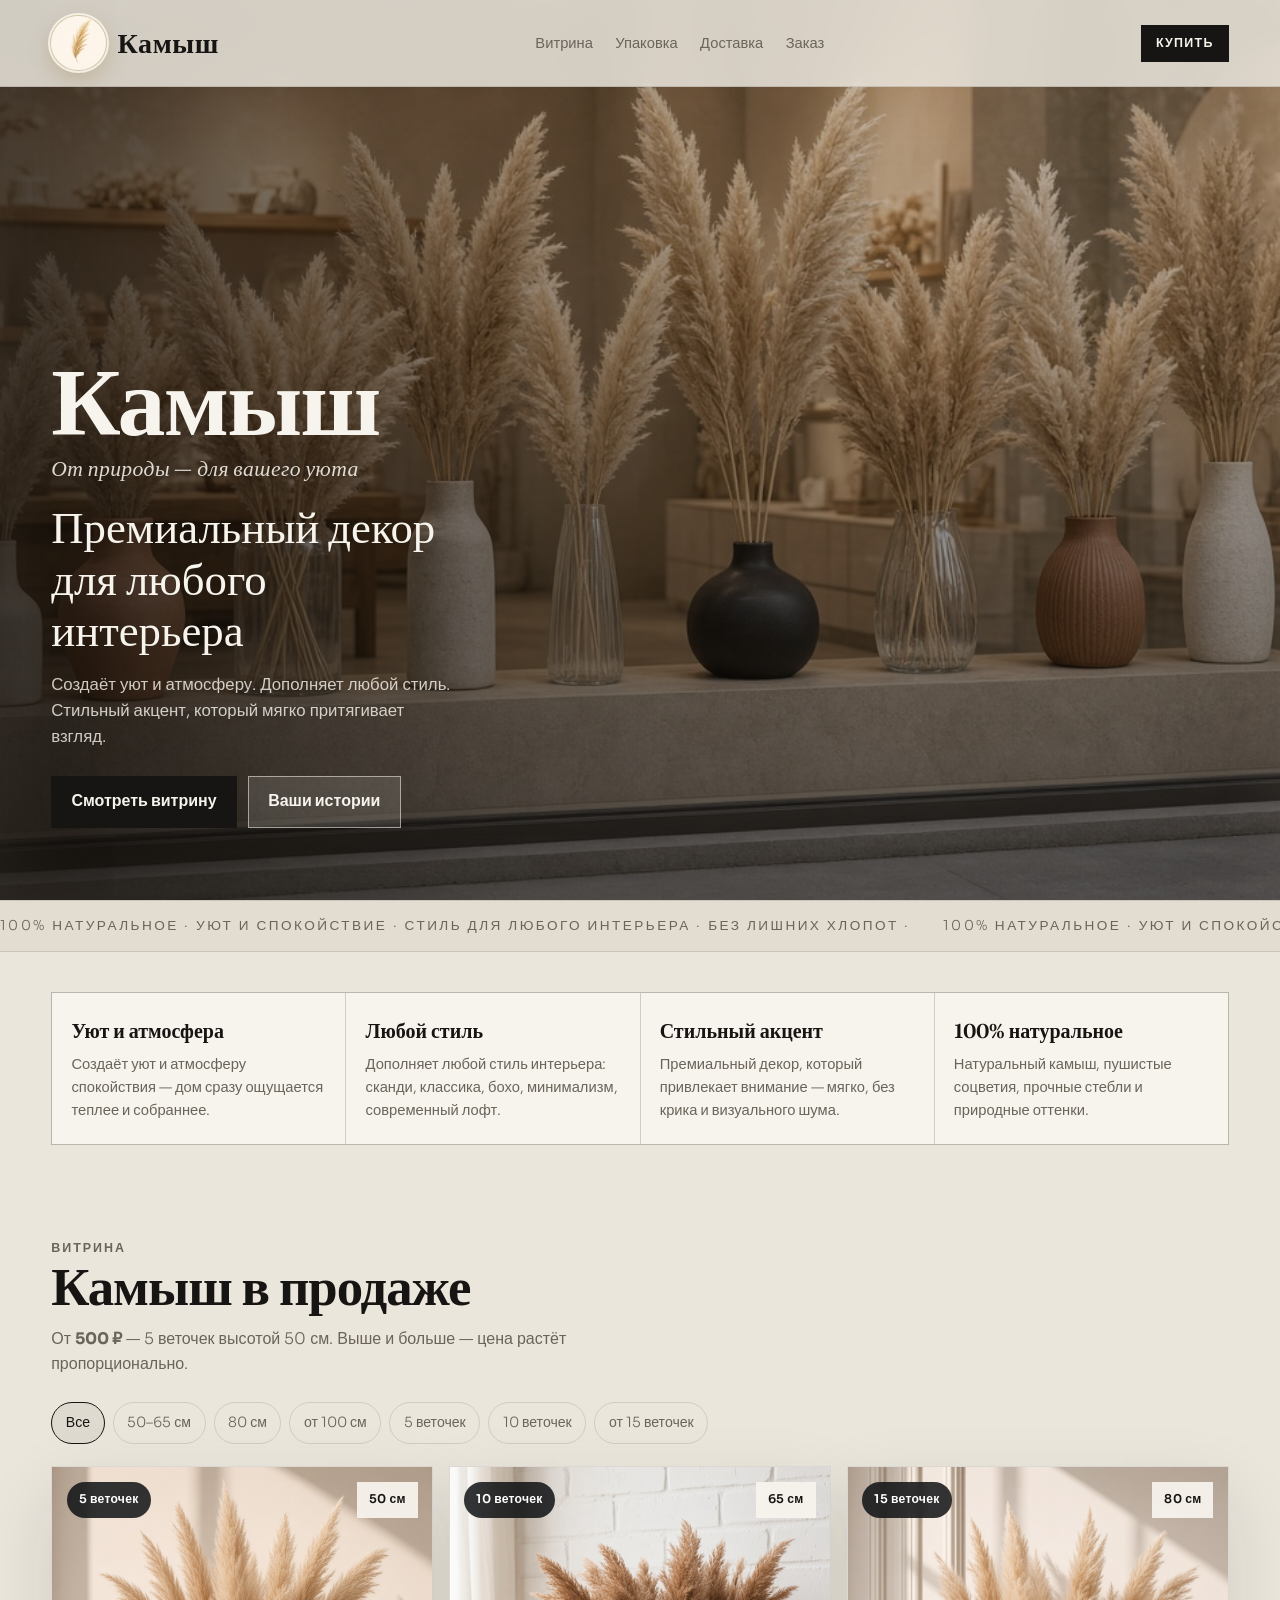
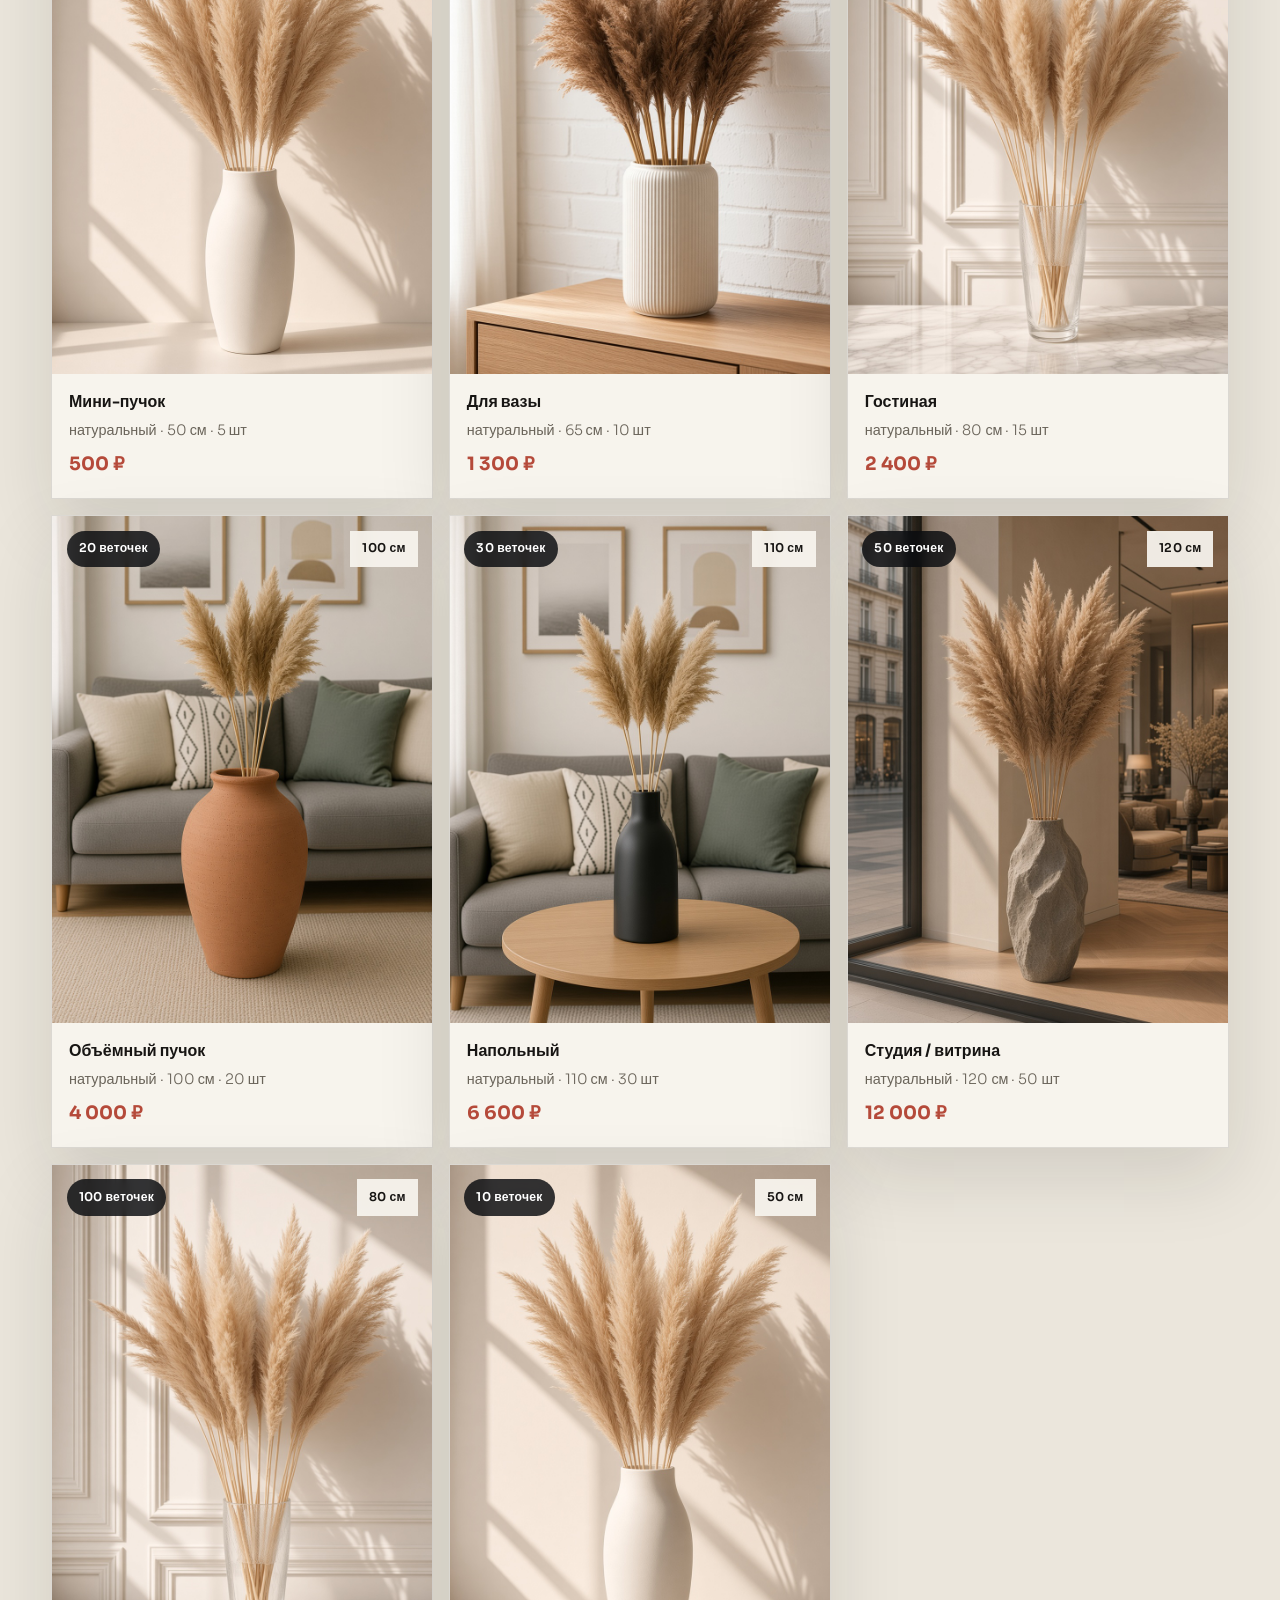
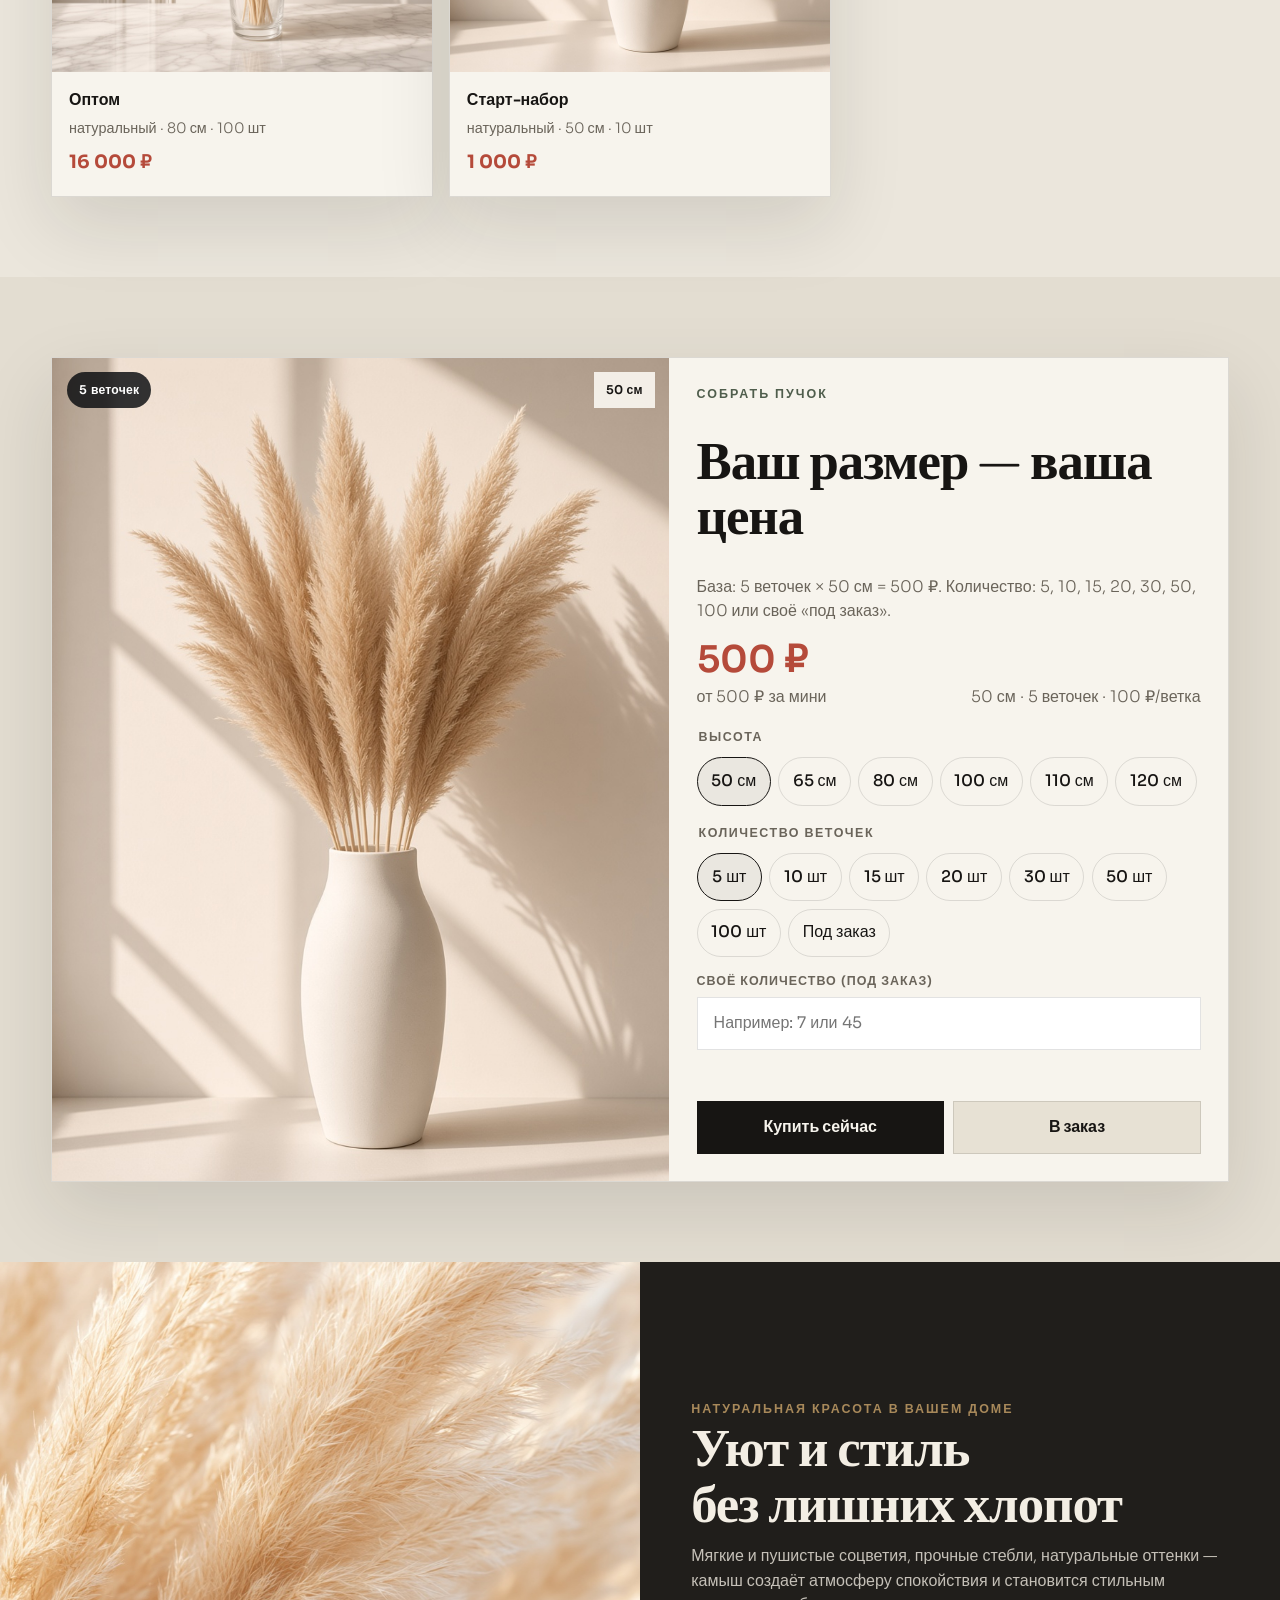
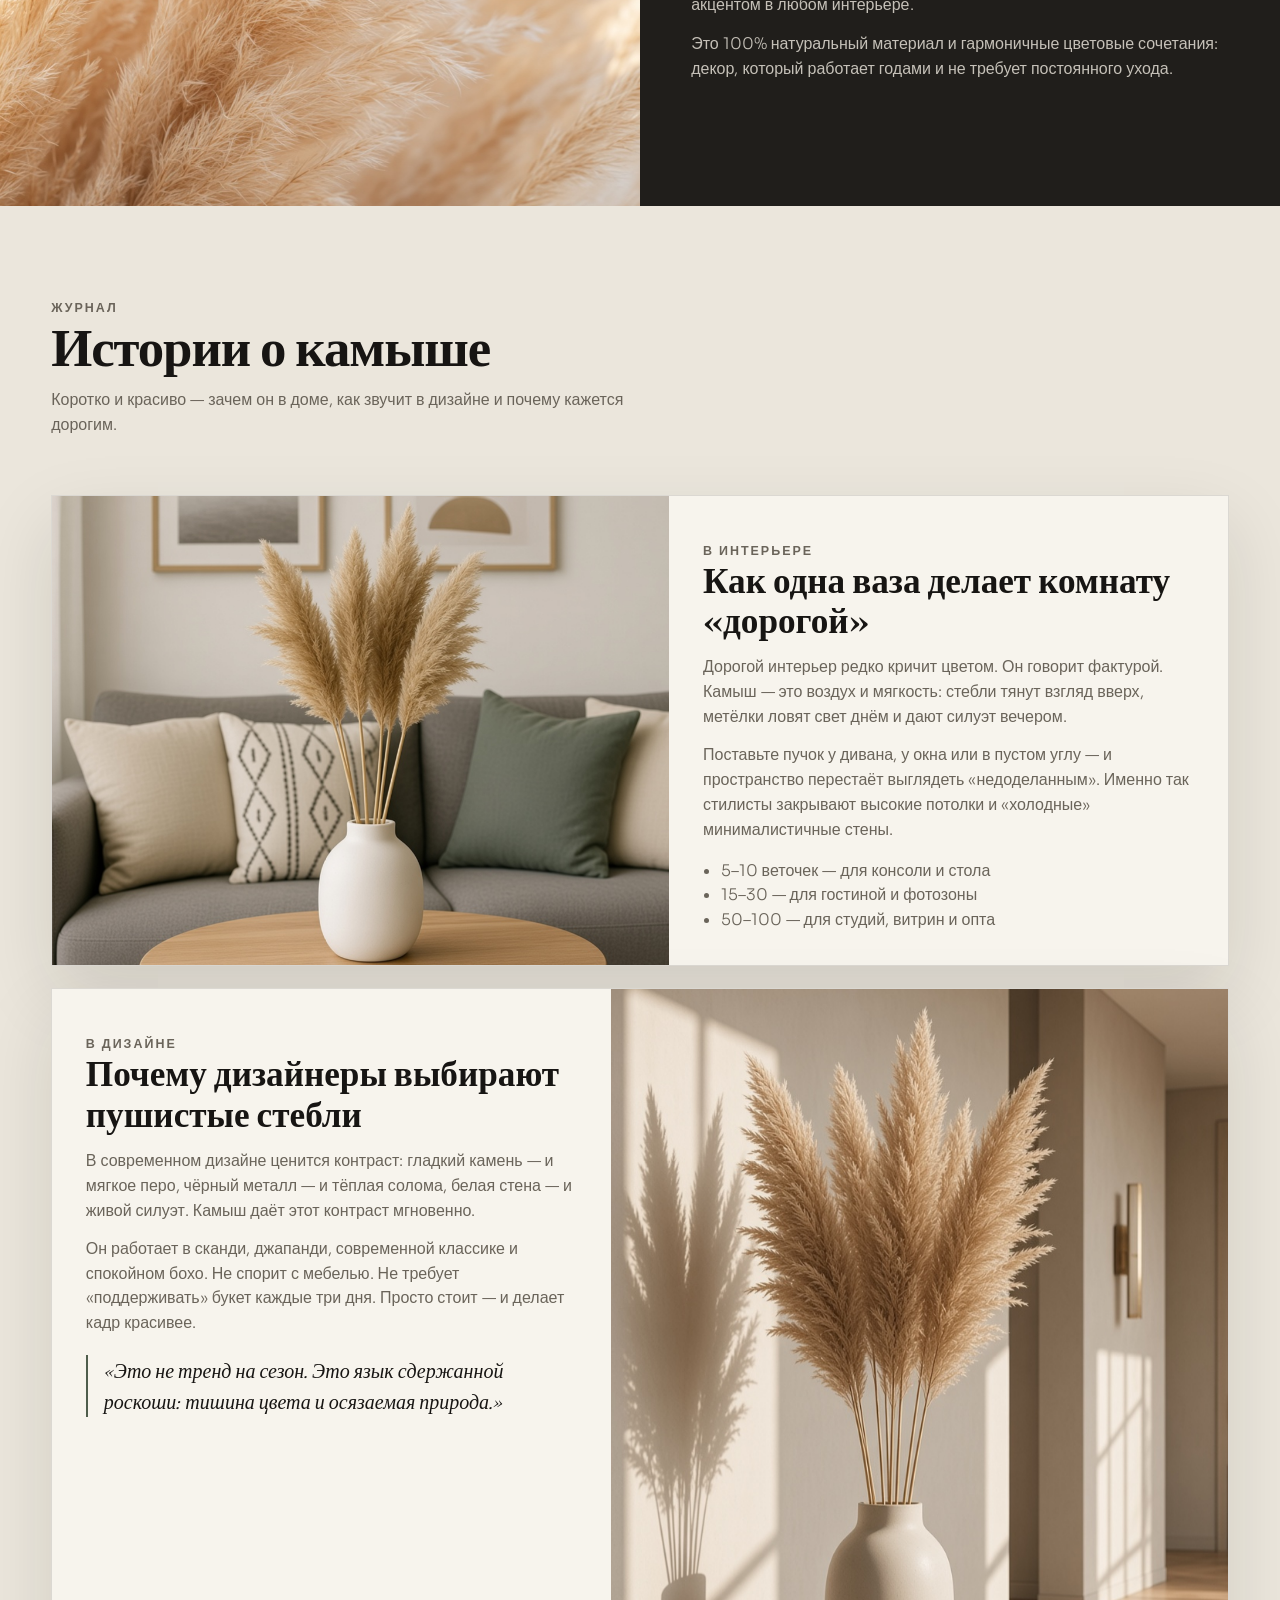
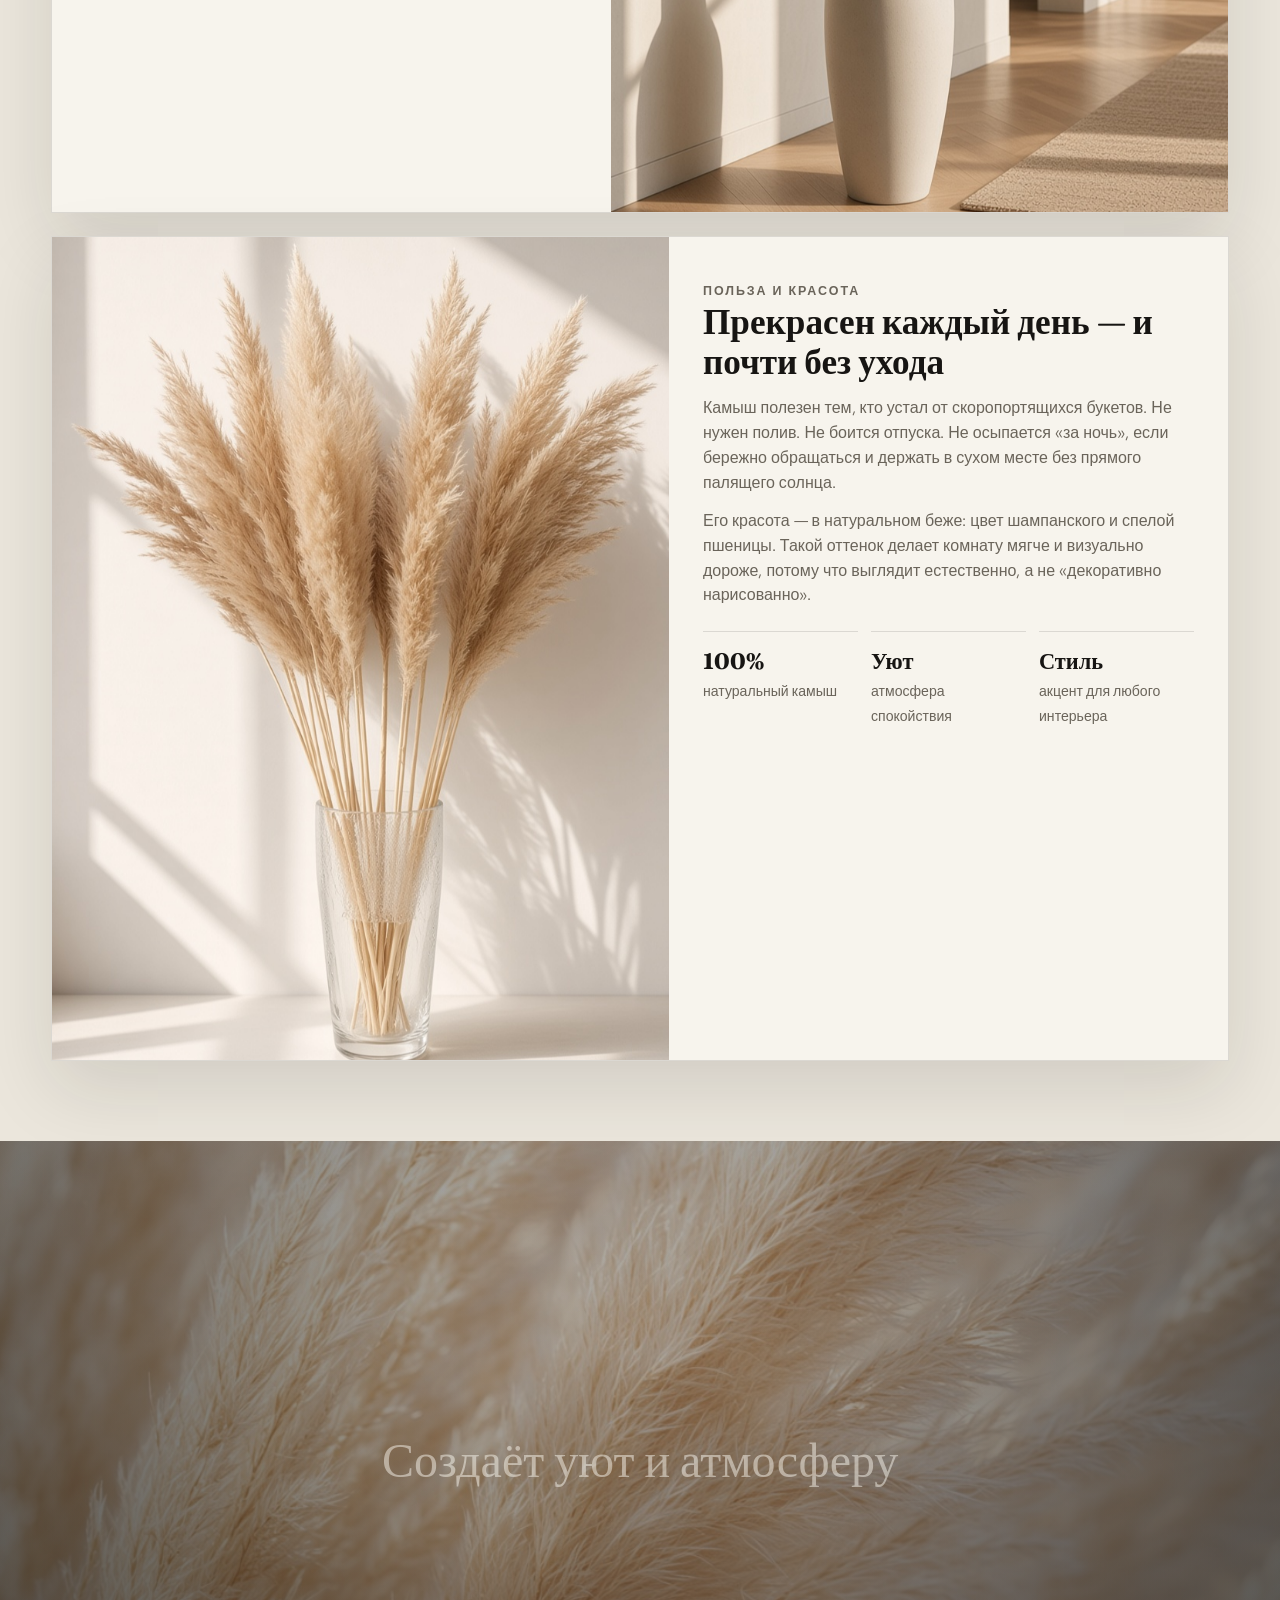
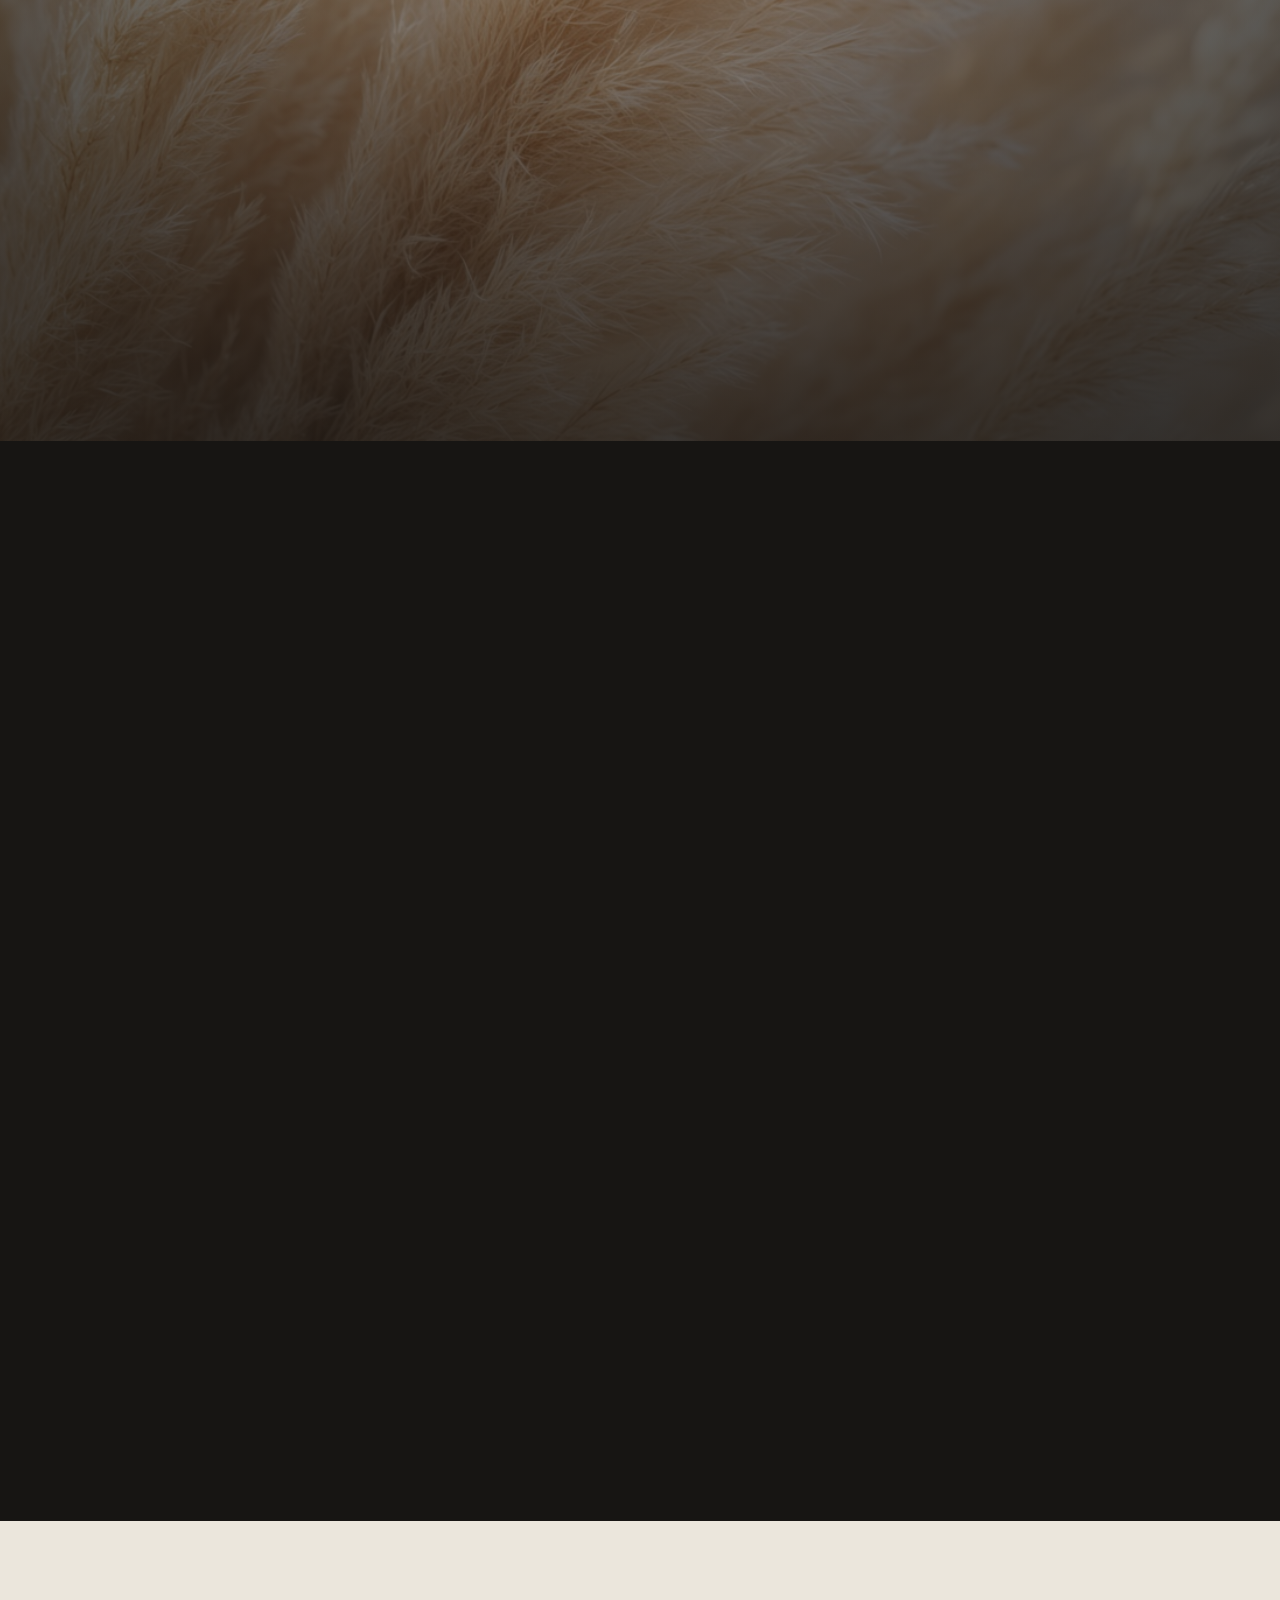
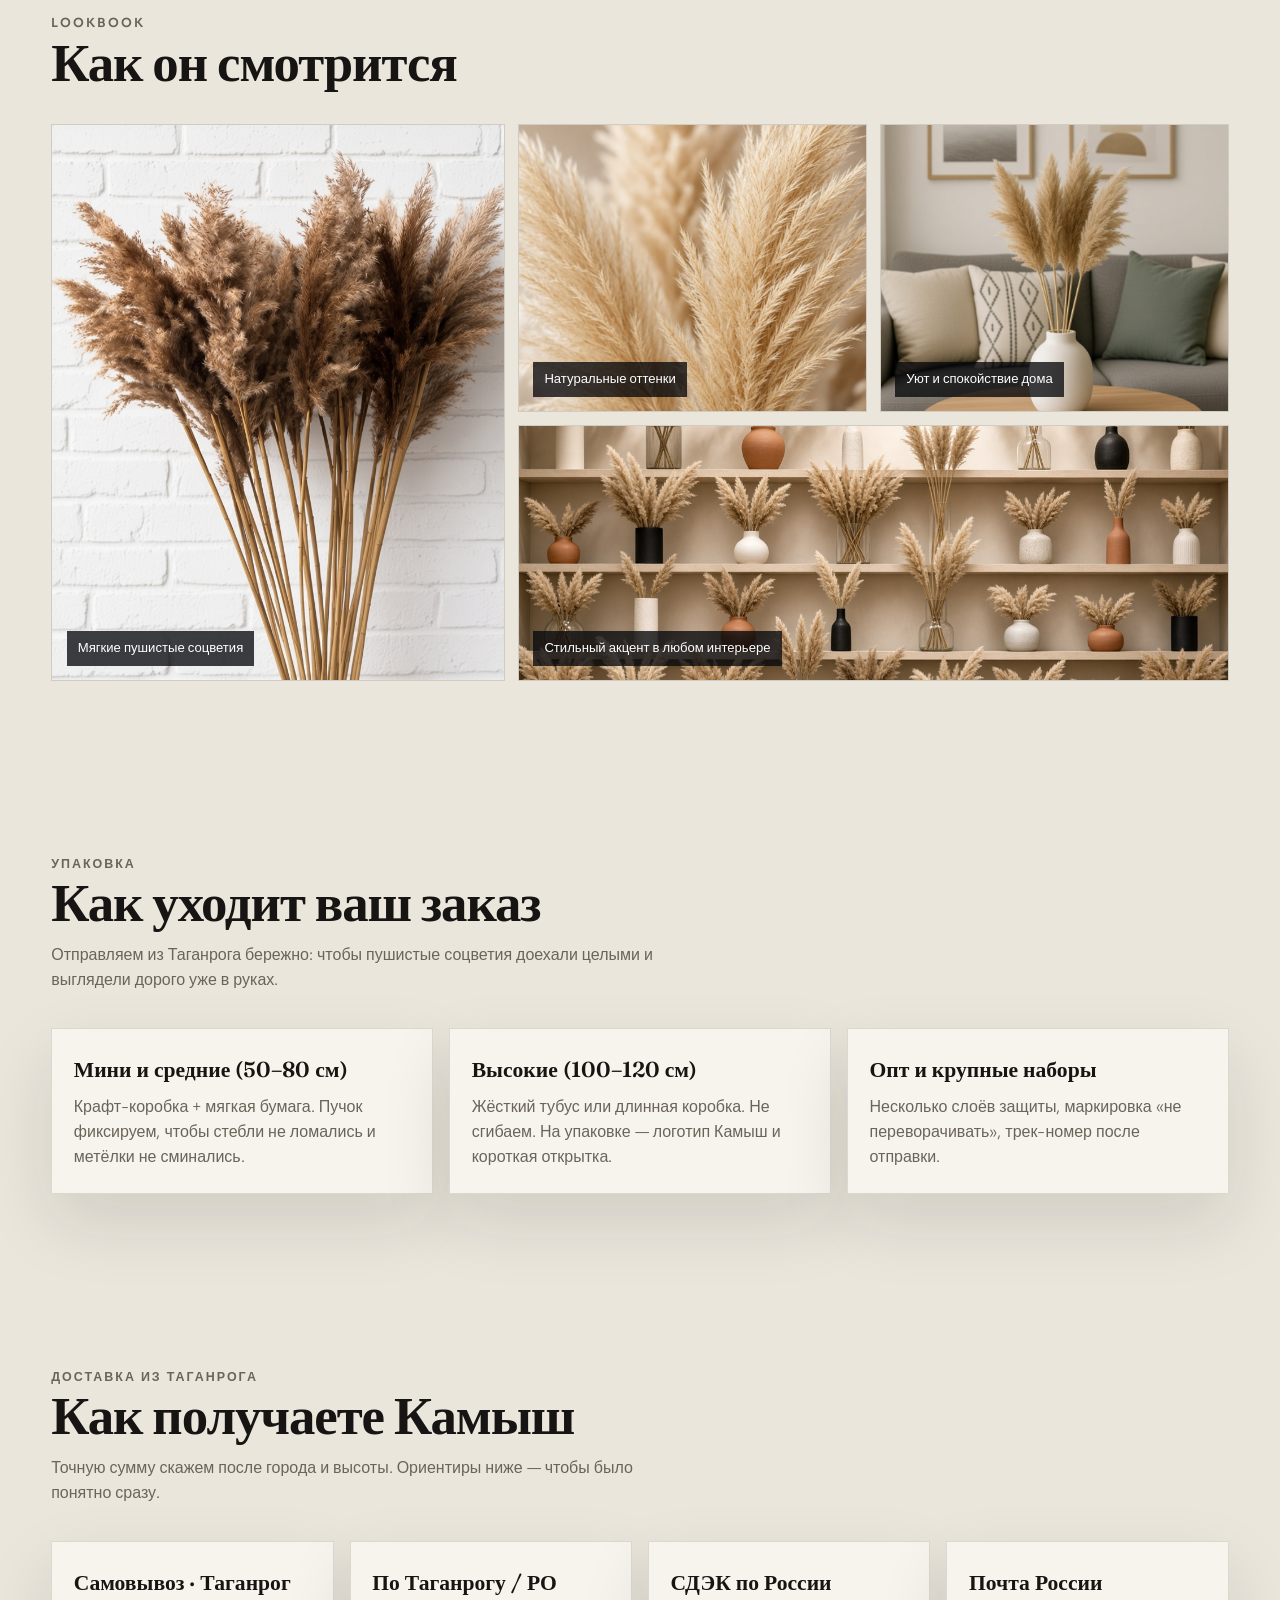
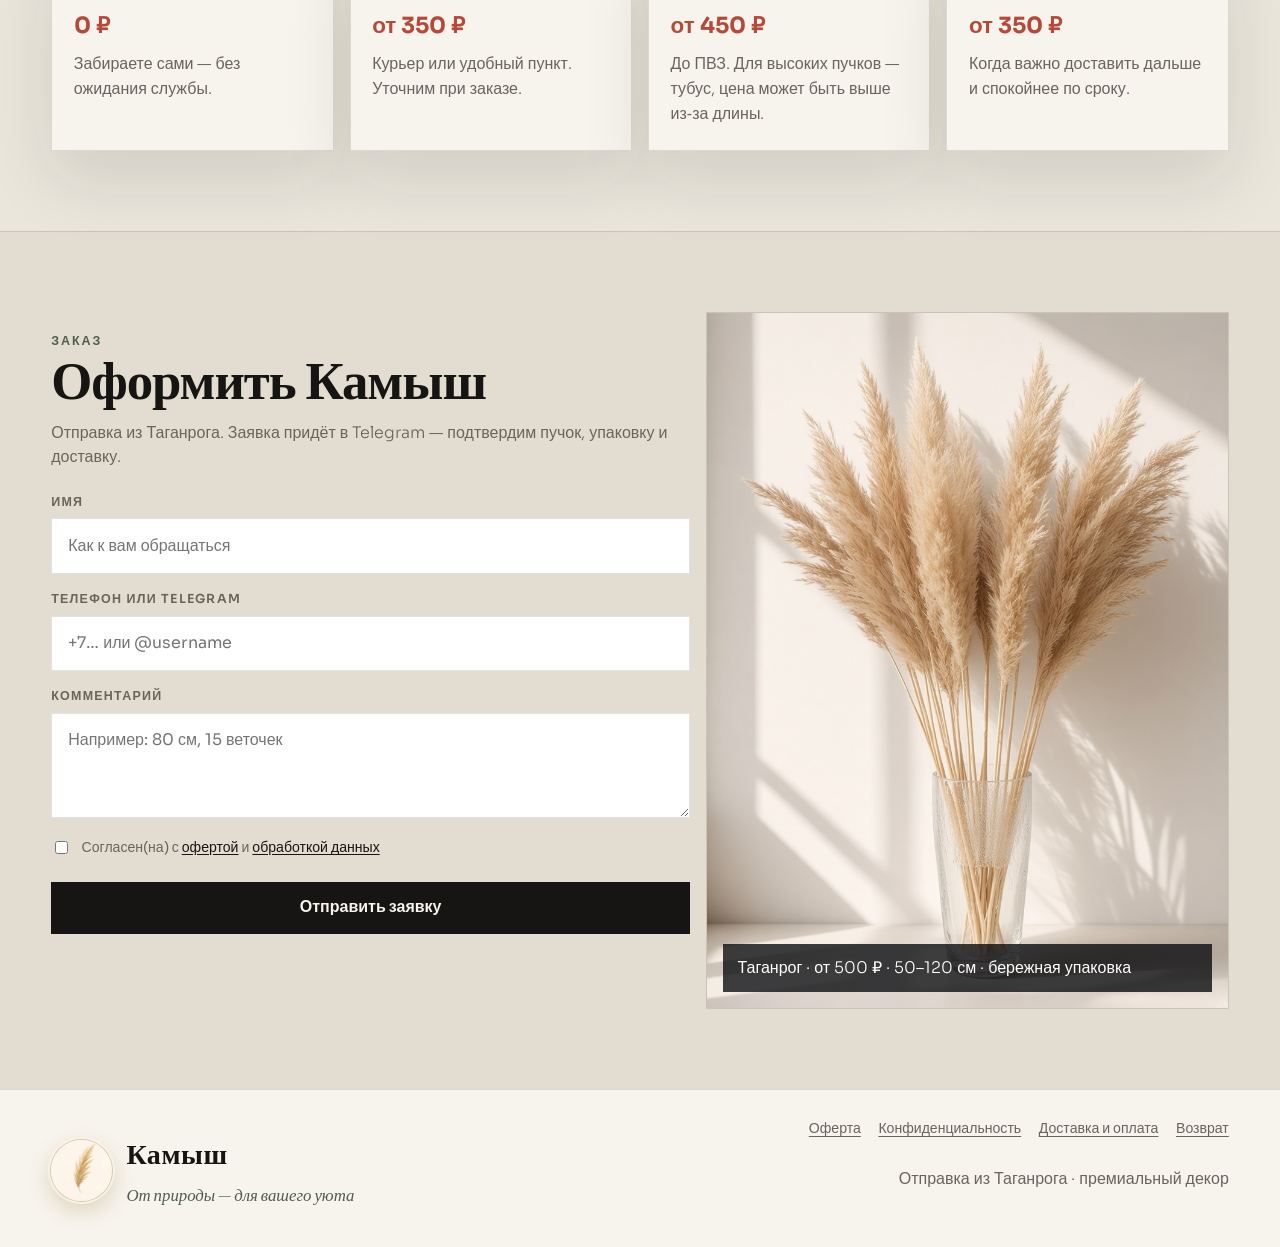
==== commit aeb433dd: "Replace lookbook images: natural tones and tiered vases." ====
--- a/docs/index.html
+++ b/docs/index.html
@@ -219,7 +219,7 @@
           <figcaption>Мягкие пушистые соцветия</figcaption>
         </figure>
         <figure class="parallax-media">
-          <img src="assets/img/pampas1.jpg" alt="Камыш и сухоцветы в интерьере" />
+          <img src="assets/img/lookbook-natural-tones.jpg" alt="Натуральные бежевые оттенки камыша" />
           <figcaption>Натуральные оттенки</figcaption>
         </figure>
         <figure class="parallax-media">
@@ -227,7 +227,7 @@
           <figcaption>Уют и спокойствие дома</figcaption>
         </figure>
         <figure class="look-wide parallax-media">
-          <img src="assets/img/tall-floor.jpg" alt="Напольный камыш" />
+          <img src="assets/img/lookbook-tiered-vases.jpg" alt="Многоярусная витрина с вазами камыша" />
           <figcaption>Стильный акцент в любом интерьере</figcaption>
         </figure>
       </div>
